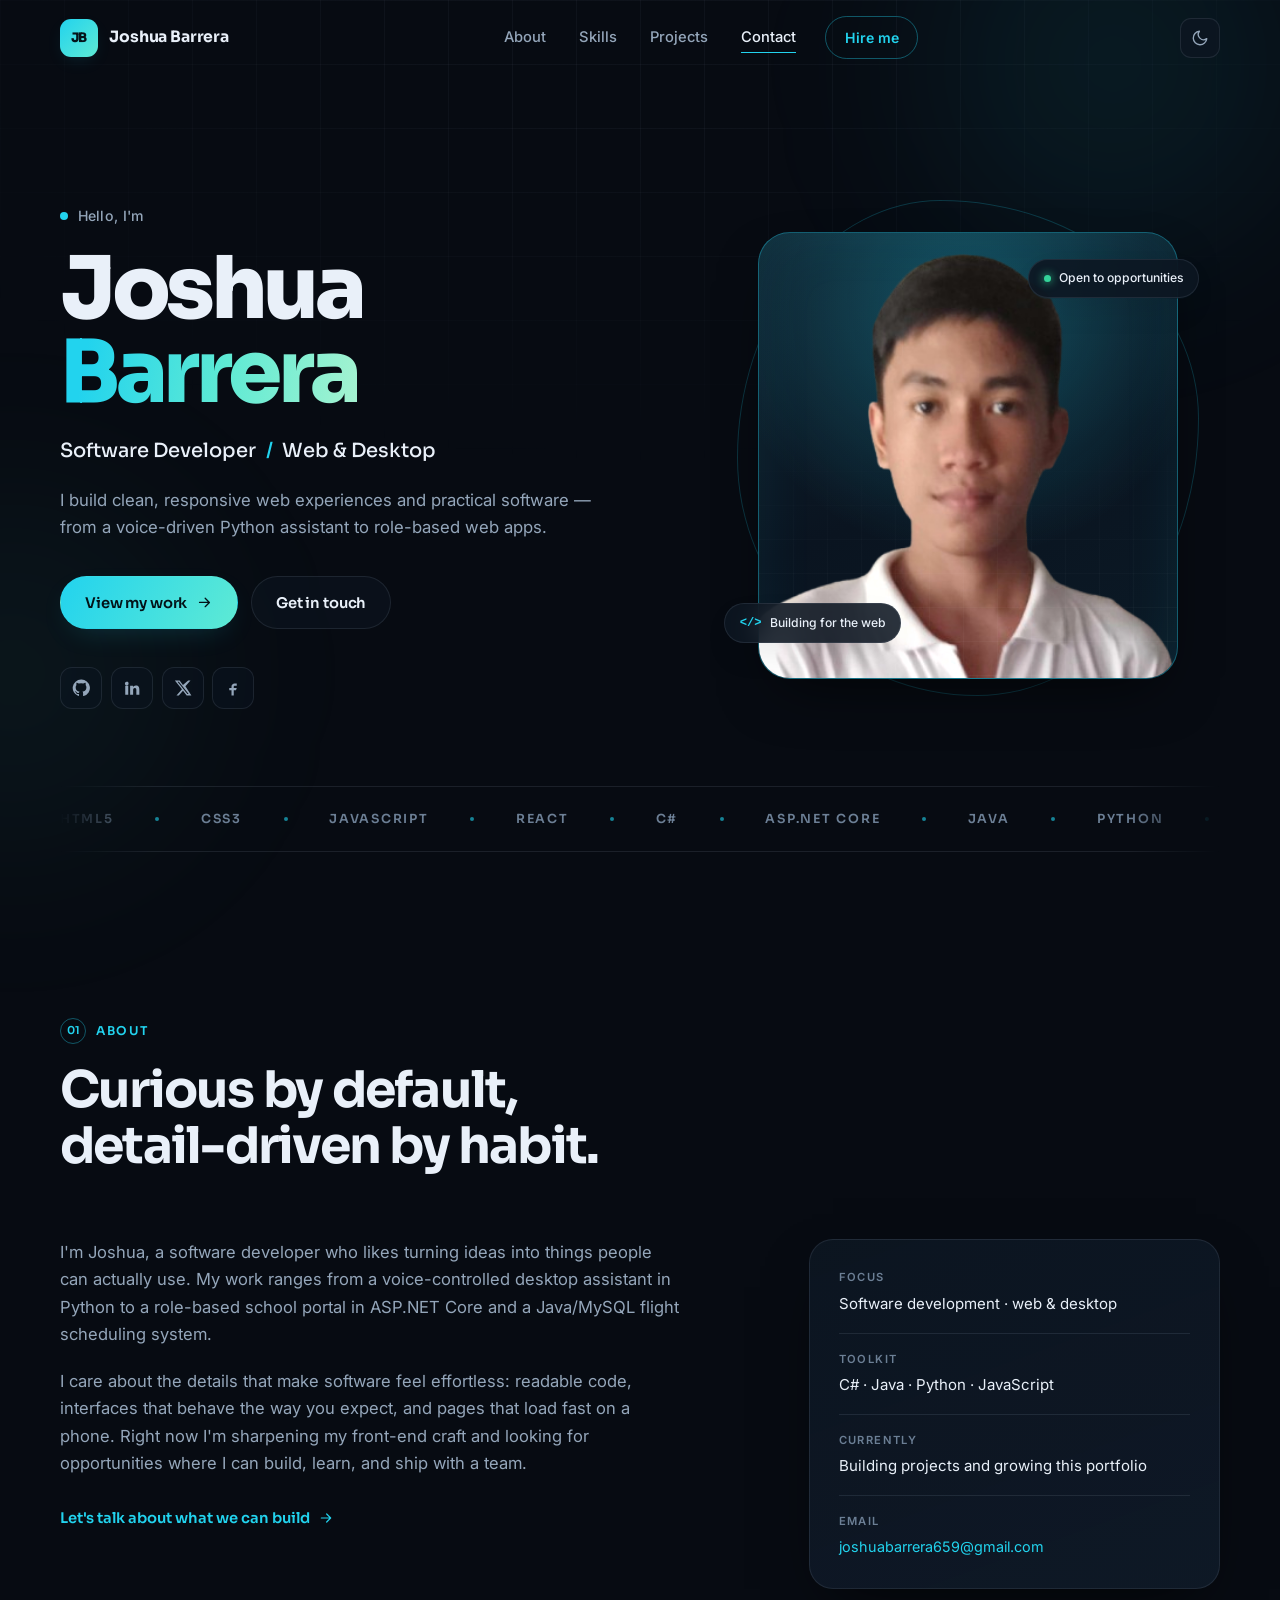
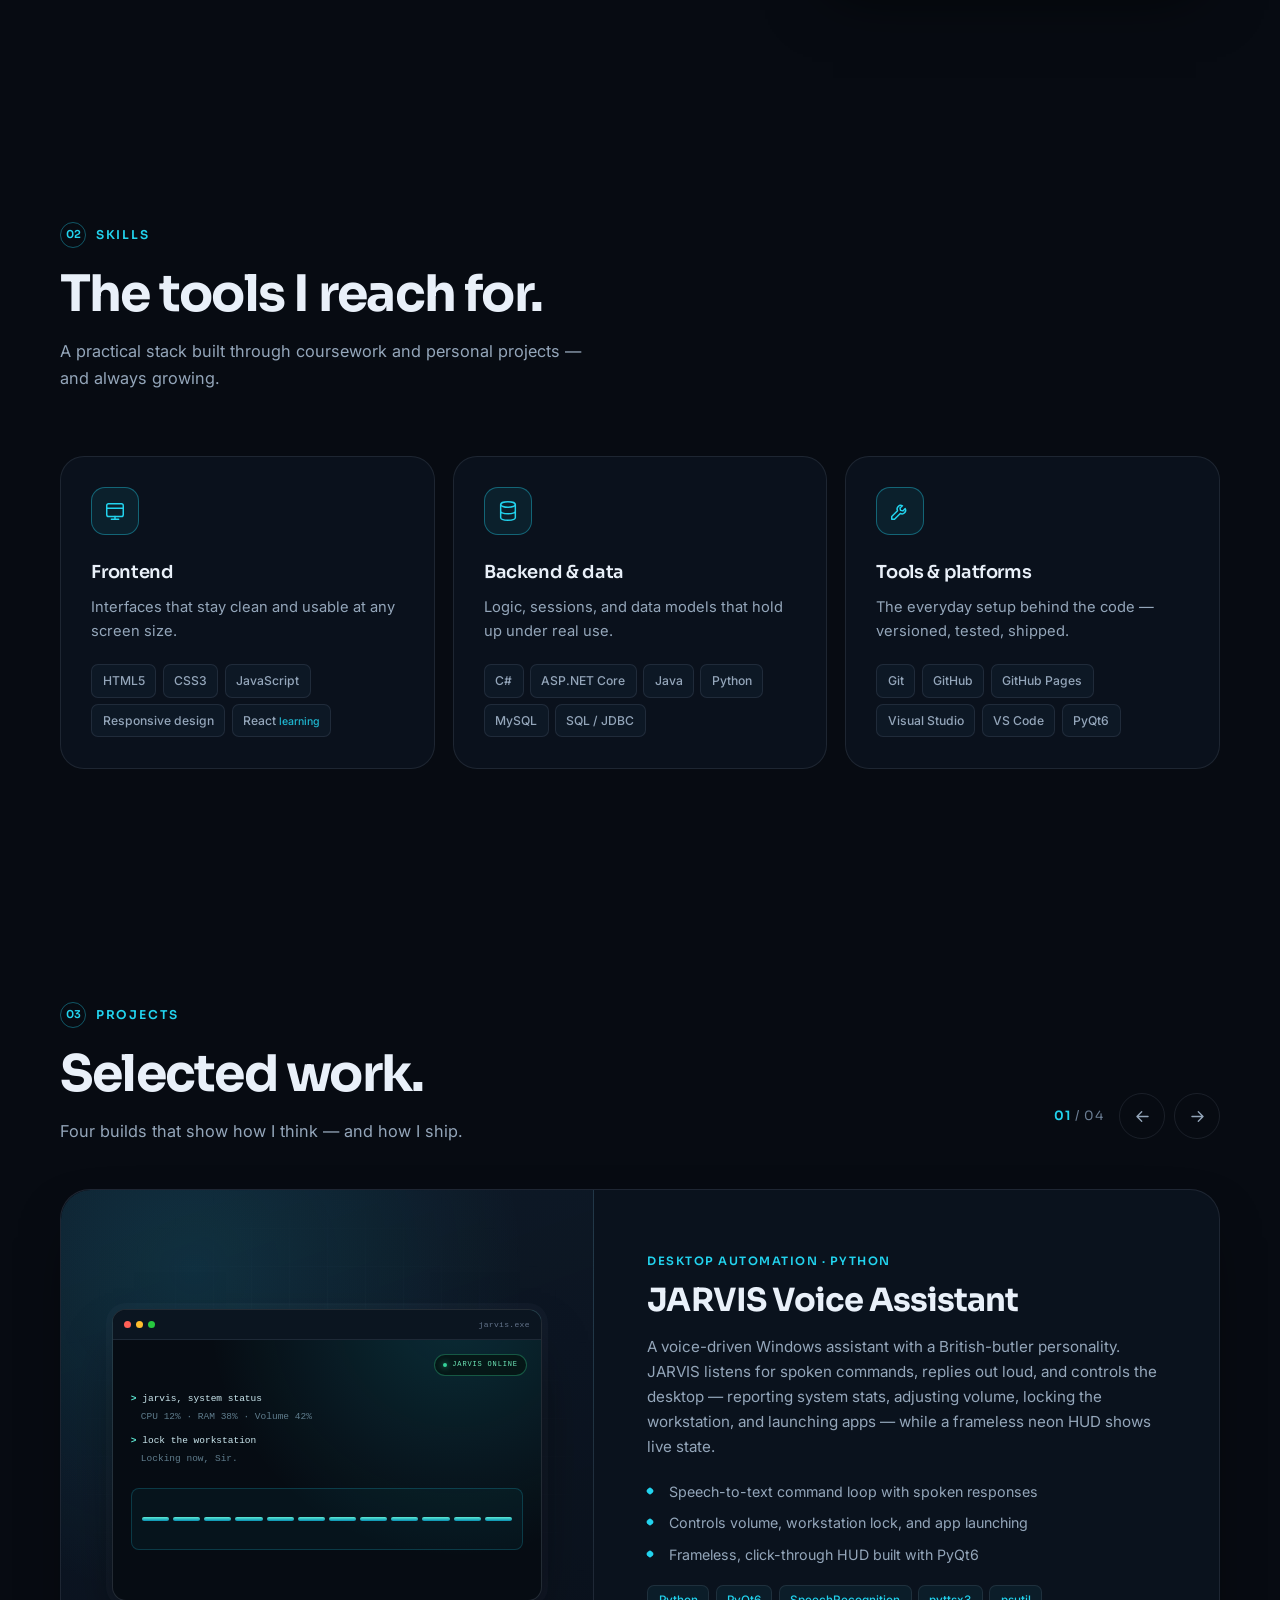
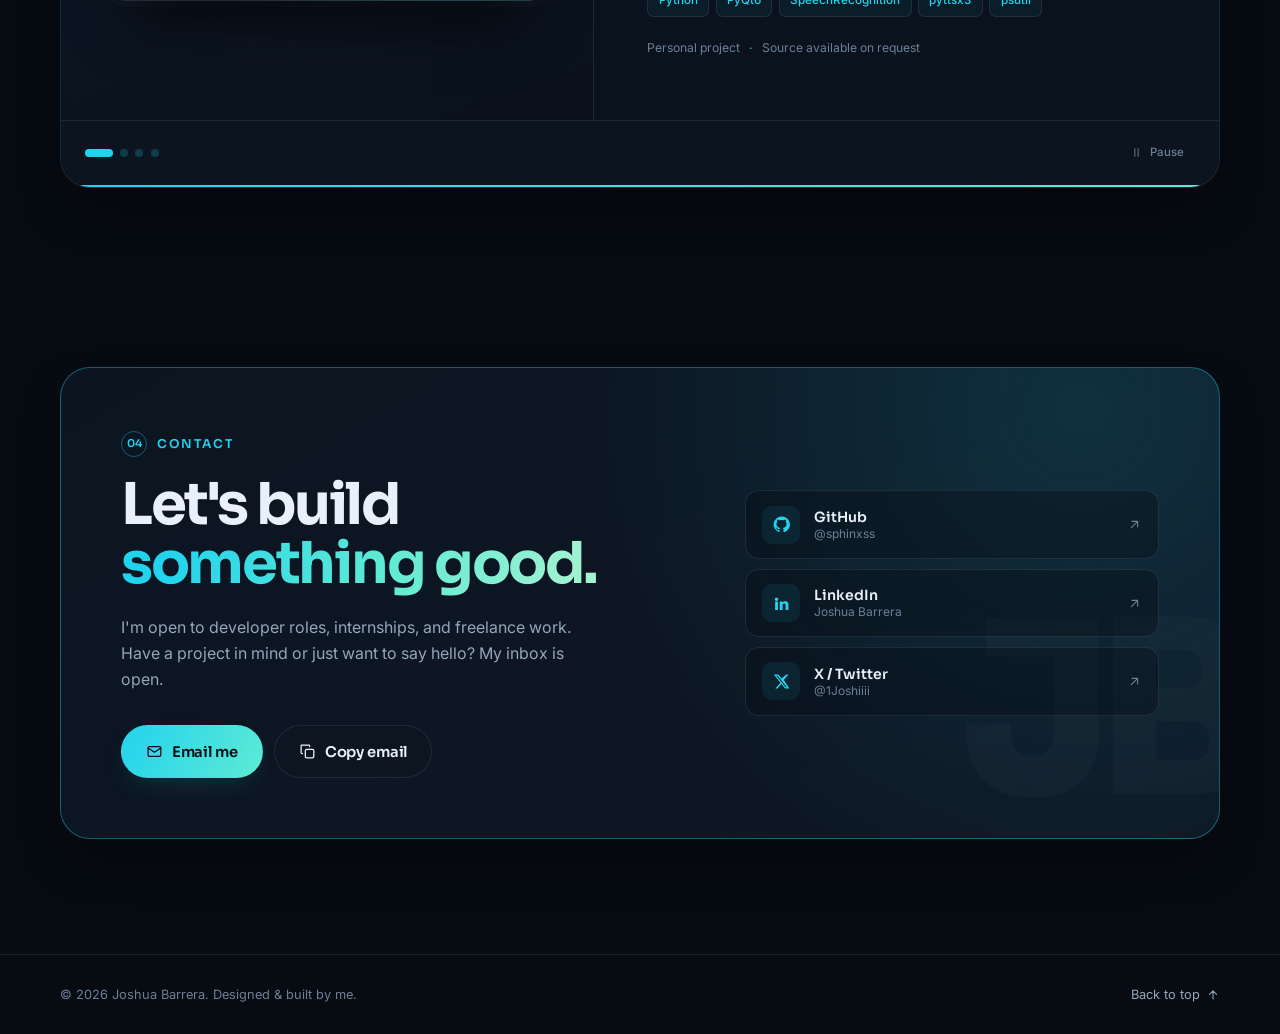
==== index.html @ a6ffe56d "Build personal portfolio site" ====
<!DOCTYPE html>
<html lang="en" data-theme="dark">
<head>
  <meta charset="UTF-8" />
  <meta name="viewport" content="width=device-width, initial-scale=1.0" />
  <title>Joshua Barrera — Software Developer</title>
  <meta name="description" content="Joshua Barrera is a software developer building clean, responsive web experiences and practical software with C#, Java, Python, and JavaScript." />
  <meta name="author" content="Joshua Barrera" />
  <meta name="theme-color" content="#070b12" />
  <link rel="canonical" href="https://sphinxss.github.io/" />

  <meta property="og:type" content="website" />
  <meta property="og:url" content="https://sphinxss.github.io/" />
  <meta property="og:title" content="Joshua Barrera — Software Developer" />
  <meta property="og:description" content="Clean, responsive web experiences and practical software — from a voice-driven Python assistant to role-based web apps." />
  <meta property="og:image" content="https://sphinxss.github.io/assets/og-image.png" />
  <meta name="twitter:card" content="summary_large_image" />
  <meta name="twitter:title" content="Joshua Barrera — Software Developer" />
  <meta name="twitter:description" content="Clean, responsive web experiences and practical software." />
  <meta name="twitter:image" content="https://sphinxss.github.io/assets/og-image.png" />

  <link rel="icon" href="assets/favicon.svg" type="image/svg+xml" />
  <link rel="preconnect" href="https://fonts.googleapis.com" />
  <link rel="preconnect" href="https://fonts.gstatic.com" crossorigin />
  <link href="https://fonts.googleapis.com/css2?family=Inter:wght@400;500;600&family=Sora:wght@500;600;700;800&display=swap" rel="stylesheet" />
  <link rel="stylesheet" href="styles.css" />
  <noscript><style>.reveal { opacity: 1; transform: none; }</style></noscript>

  <script type="application/ld+json">
  {
    "@context": "https://schema.org",
    "@type": "Person",
    "name": "Joshua Barrera",
    "jobTitle": "Software Developer",
    "url": "https://sphinxss.github.io/",
    "image": "https://sphinxss.github.io/assets/joshua.png",
    "email": "mailto:joshuabarrera659@gmail.com",
    "sameAs": [
      "https://github.com/sphinxss",
      "https://linkedin.com/in/joshua-barrera-277a09374",
      "https://x.com/1Joshiiii"
    ]
  }
  </script>
</head>
<body>
  <a class="skip-link" href="#main">Skip to content</a>

  <div class="bg-grid" aria-hidden="true"></div>
  <div class="bg-glow bg-glow--one" aria-hidden="true"></div>
  <div class="bg-glow bg-glow--two" aria-hidden="true"></div>

  <header class="site-header" id="siteHeader">
    <div class="container header-inner">
      <a class="brand" href="#home" aria-label="Joshua Barrera — home">
        <span class="brand-mark">JB</span>
        <span class="brand-name">Joshua Barrera</span>
      </a>

      <nav class="nav" id="nav" aria-label="Main navigation">
        <a href="#about" class="nav-link">About</a>
        <a href="#skills" class="nav-link">Skills</a>
        <a href="#projects" class="nav-link">Projects</a>
        <a href="#contact" class="nav-link">Contact</a>
        <a class="nav-cta" href="mailto:joshuabarrera659@gmail.com">Hire me</a>
      </nav>

      <div class="header-actions">
        <button class="icon-btn theme-toggle" id="themeToggle" type="button" aria-label="Switch to light theme" aria-pressed="false">
          <svg class="icon icon-moon" viewBox="0 0 24 24" aria-hidden="true"><path d="M21 12.8A9 9 0 1 1 11.2 3a7 7 0 0 0 9.8 9.8Z"/></svg>
          <svg class="icon icon-sun" viewBox="0 0 24 24" aria-hidden="true"><circle cx="12" cy="12" r="4"/><path d="M12 2v2M12 20v2M4.9 4.9l1.4 1.4M17.7 17.7l1.4 1.4M2 12h2M20 12h2M4.9 19.1l1.4-1.4M17.7 6.3l1.4-1.4"/></svg>
        </button>
        <button class="icon-btn menu-toggle" id="menuToggle" type="button" aria-label="Open menu" aria-expanded="false" aria-controls="nav">
          <span></span><span></span><span></span>
        </button>
      </div>
    </div>
  </header>

  <main id="main">
    <!-- Hero -->
    <section class="hero section" id="home">
      <div class="container hero-grid">
        <div class="hero-copy">
          <p class="eyebrow"><span class="dot"></span> Hello, I'm</p>
          <h1 class="hero-title">Joshua <span class="gradient-text">Barrera</span></h1>
          <p class="hero-role">Software Developer <span class="slash">/</span> Web &amp; Desktop</p>
          <p class="hero-lead">
            I build clean, responsive web experiences and practical software —
            from a voice-driven Python assistant to role-based web apps.
          </p>

          <div class="hero-actions">
            <a class="btn btn--primary" href="#projects">
              View my work
              <svg class="icon" viewBox="0 0 24 24" aria-hidden="true"><path d="M5 12h14M13 6l6 6-6 6"/></svg>
            </a>
            <a class="btn btn--ghost" href="#contact">Get in touch</a>
          </div>

          <nav class="hero-socials" aria-label="Social links">
            <a href="https://github.com/sphinxss" target="_blank" rel="noopener" aria-label="GitHub">
              <svg viewBox="0 0 24 24" aria-hidden="true"><path d="M12 .8a11.2 11.2 0 0 0-3.5 21.8c.6.1.8-.2.8-.6v-2c-3.1.7-3.8-1.3-3.8-1.3-.5-1.3-1.3-1.7-1.3-1.7-1-.7.1-.7.1-.7 1.1.1 1.7 1.1 1.7 1.1 1 1.8 2.7 1.3 3.4 1 .1-.8.4-1.3.7-1.6-2.5-.3-5.2-1.3-5.2-5.7 0-1.3.4-2.3 1.1-3.1-.1-.3-.5-1.5.1-3.1 0 0 .9-.3 3.1 1.2a10.9 10.9 0 0 1 5.7 0C17 4.6 18 4.9 18 4.9c.6 1.6.2 2.8.1 3.1.7.8 1.1 1.8 1.1 3.1 0 4.4-2.7 5.4-5.2 5.7.4.4.8 1.1.8 2.2v3.2c0 .4.2.7.8.6A11.2 11.2 0 0 0 12 .8Z"/></svg>
            </a>
            <a href="https://linkedin.com/in/joshua-barrera-277a09374" target="_blank" rel="noopener" aria-label="LinkedIn">
              <svg viewBox="0 0 24 24" aria-hidden="true"><path d="M4.98 3.5A2.5 2.5 0 1 1 5 8.5a2.5 2.5 0 0 1-.02-5ZM3 9h4v12H3V9Zm6.5 0h3.8v1.7h.1c.5-1 1.8-2 3.7-2 4 0 4.7 2.5 4.7 5.8V21h-4v-5.9c0-1.4 0-3.2-2-3.2s-2.3 1.5-2.3 3.1v6h-4V9Z"/></svg>
            </a>
            <a href="https://x.com/1Joshiiii" target="_blank" rel="noopener" aria-label="X (Twitter)">
              <svg viewBox="0 0 24 24" aria-hidden="true"><path d="M18.9 2H22l-6.8 7.8L23.2 22h-6.3l-4.9-6.4L6.4 22H3.3l7.3-8.3L1.1 2h6.4l4.4 5.9L18.9 2Zm-1.1 18.1h1.7L6.5 3.8H4.7l13.1 16.3Z"/></svg>
            </a>
            <a href="https://facebook.com/joshua.barrera.787626" target="_blank" rel="noopener" aria-label="Facebook">
              <svg viewBox="0 0 24 24" aria-hidden="true"><path d="M14 9h3V6h-3c-2.2 0-4 1.8-4 4v2H7v3h3v7h3v-7h3l1-3h-4v-2c0-.6.4-1 1-1Z"/></svg>
            </a>
          </nav>
        </div>

        <div class="hero-visual">
          <div class="portrait-card">
            <div class="portrait-ring" aria-hidden="true"></div>
            <div class="portrait-frame">
              <img src="assets/joshua.png" alt="Portrait of Joshua Barrera" width="429" height="380" fetchpriority="high" decoding="async" />
            </div>
            <div class="float-chip float-chip--top" aria-hidden="true">
              <span class="chip-dot"></span> Open to opportunities
            </div>
            <div class="float-chip float-chip--bottom" aria-hidden="true">
              <span class="code-brace">&lt;/&gt;</span> Building for the web
            </div>
          </div>
        </div>
      </div>

      <div class="container">
        <div class="tech-marquee" role="group" aria-label="Technologies I work with">
          <div class="marquee-track">
            <span>HTML5</span><span>CSS3</span><span>JavaScript</span><span>React</span><span>C#</span><span>ASP.NET Core</span><span>Java</span><span>Python</span><span>MySQL</span><span>Git</span>
            <span aria-hidden="true">HTML5</span><span aria-hidden="true">CSS3</span><span aria-hidden="true">JavaScript</span><span aria-hidden="true">React</span><span aria-hidden="true">C#</span><span aria-hidden="true">ASP.NET Core</span><span aria-hidden="true">Java</span><span aria-hidden="true">Python</span><span aria-hidden="true">MySQL</span><span aria-hidden="true">Git</span>
          </div>
        </div>
      </div>
    </section>

    <!-- About -->
    <section class="section" id="about">
      <div class="container">
        <div class="section-head reveal">
          <p class="section-kicker"><span>01</span> About</p>
          <h2 class="section-title">Curious by default,<br />detail-driven by habit.</h2>
        </div>

        <div class="about-grid">
          <div class="about-copy reveal">
            <p>
              I'm Joshua, a software developer who likes turning ideas into things people can
              actually use. My work ranges from a voice-controlled desktop assistant in Python
              to a role-based school portal in ASP.NET Core and a Java/MySQL flight scheduling
              system.
            </p>
            <p>
              I care about the details that make software feel effortless: readable code,
              interfaces that behave the way you expect, and pages that load fast on a phone.
              Right now I'm sharpening my front-end craft and looking for opportunities where
              I can build, learn, and ship with a team.
            </p>
            <a class="text-link" href="mailto:joshuabarrera659@gmail.com">
              Let's talk about what we can build
              <svg class="icon" viewBox="0 0 24 24" aria-hidden="true"><path d="M5 12h14M13 6l6 6-6 6"/></svg>
            </a>
          </div>

          <aside class="facts-card reveal" aria-label="Quick facts">
            <div class="facts-row">
              <span class="facts-label">Focus</span>
              <span class="facts-value">Software development · web &amp; desktop</span>
            </div>
            <div class="facts-row">
              <span class="facts-label">Toolkit</span>
              <span class="facts-value">C# · Java · Python · JavaScript</span>
            </div>
            <div class="facts-row">
              <span class="facts-label">Currently</span>
              <span class="facts-value">Building projects and growing this portfolio</span>
            </div>
            <div class="facts-row">
              <span class="facts-label">Email</span>
              <a class="facts-link" href="mailto:joshuabarrera659@gmail.com">joshuabarrera659@gmail.com</a>
            </div>
          </aside>
        </div>
      </div>
    </section>

    <!-- Skills -->
    <section class="section" id="skills">
      <div class="container">
        <div class="section-head reveal">
          <p class="section-kicker"><span>02</span> Skills</p>
          <h2 class="section-title">The tools I reach for.</h2>
          <p class="section-sub">A practical stack built through coursework and personal projects — and always growing.</p>
        </div>

        <div class="skills-grid">
          <article class="skill-card reveal">
            <div class="skill-icon" aria-hidden="true">
              <svg viewBox="0 0 24 24"><rect x="3" y="4" width="18" height="14" rx="2"/><path d="M3 9h18M8 21h8M12 18v3"/></svg>
            </div>
            <h3>Frontend</h3>
            <p>Interfaces that stay clean and usable at any screen size.</p>
            <ul class="tag-list">
              <li>HTML5</li><li>CSS3</li><li>JavaScript</li><li>Responsive design</li><li>React <span class="tag-note">learning</span></li>
            </ul>
          </article>

          <article class="skill-card reveal">
            <div class="skill-icon" aria-hidden="true">
              <svg viewBox="0 0 24 24"><ellipse cx="12" cy="5" rx="8" ry="3"/><path d="M4 5v7c0 1.7 3.6 3 8 3s8-1.3 8-3V5M4 12v7c0 1.7 3.6 3 8 3s8-1.3 8-3v-7"/></svg>
            </div>
            <h3>Backend &amp; data</h3>
            <p>Logic, sessions, and data models that hold up under real use.</p>
            <ul class="tag-list">
              <li>C#</li><li>ASP.NET Core</li><li>Java</li><li>Python</li><li>MySQL</li><li>SQL / JDBC</li>
            </ul>
          </article>

          <article class="skill-card reveal">
            <div class="skill-icon" aria-hidden="true">
              <svg viewBox="0 0 24 24"><path d="M14.7 6.3a4 4 0 0 0-5.4 5.4L3 18v3h3l6.3-6.3a4 4 0 0 0 5.4-5.4l-2.6 2.6-2.5-.6-.6-2.5 2.7-2.5Z"/></svg>
            </div>
            <h3>Tools &amp; platforms</h3>
            <p>The everyday setup behind the code — versioned, tested, shipped.</p>
            <ul class="tag-list">
              <li>Git</li><li>GitHub</li><li>GitHub Pages</li><li>Visual Studio</li><li>VS Code</li><li>PyQt6</li>
            </ul>
          </article>
        </div>
      </div>
    </section>

    <!-- Projects -->
    <section class="section" id="projects">
      <div class="container">
        <div class="projects-head reveal">
          <div class="section-head section-head--inline">
            <p class="section-kicker"><span>03</span> Projects</p>
            <h2 class="section-title">Selected work.</h2>
            <p class="section-sub">Four builds that show how I think — and how I ship.</p>
          </div>

          <div class="carousel-controls">
            <span class="carousel-count" aria-hidden="true"><strong id="slideCurrent">01</strong> / <span id="slideTotal">04</span></span>
            <button class="carousel-btn" id="prevBtn" type="button" aria-label="Previous project">
              <svg viewBox="0 0 24 24" aria-hidden="true"><path d="M19 12H5M11 18l-6-6 6-6"/></svg>
            </button>
            <button class="carousel-btn" id="nextBtn" type="button" aria-label="Next project">
              <svg viewBox="0 0 24 24" aria-hidden="true"><path d="M5 12h14M13 6l6 6-6 6"/></svg>
            </button>
          </div>
        </div>

        <div class="carousel reveal" id="projectCarousel" role="region" aria-roledescription="carousel" aria-label="Featured projects">
          <div class="carousel-viewport" id="carouselViewport" role="group" tabindex="0" aria-label="Project slides — use the left and right arrow keys to navigate">
            <div class="carousel-track" id="carouselTrack">

              <!-- 01 JARVIS -->
              <div class="project-slide" role="group" aria-roledescription="slide" aria-label="1 of 4: JARVIS voice assistant">
                <div class="project-visual">
                  <div class="mock mock--jarvis" aria-hidden="true">
                    <div class="mock-topbar"><span></span><span></span><span></span><em>jarvis.exe</em></div>
                    <div class="mock-terminal">
                      <p><b>&gt;</b> jarvis, system status</p>
                      <p class="mock-dim">CPU 12% · RAM 38% · Volume 42%</p>
                      <p><b>&gt;</b> lock the workstation</p>
                      <p class="mock-dim">Locking now, Sir.</p>
                      <div class="waveform"><i></i><i></i><i></i><i></i><i></i><i></i><i></i><i></i><i></i><i></i><i></i><i></i></div>
                    </div>
                    <div class="hud-pill"><span></span> JARVIS ONLINE</div>
                  </div>
                </div>
                <div class="project-content">
                  <p class="project-kicker">Desktop automation · Python</p>
                  <h3>JARVIS Voice Assistant</h3>
                  <p class="project-desc">
                    A voice-driven Windows assistant with a British-butler personality. JARVIS
                    listens for spoken commands, replies out loud, and controls the desktop —
                    reporting system stats, adjusting volume, locking the workstation, and
                    launching apps — while a frameless neon HUD shows live state.
                  </p>
                  <ul class="feature-list">
                    <li>Speech-to-text command loop with spoken responses</li>
                    <li>Controls volume, workstation lock, and app launching</li>
                    <li>Frameless, click-through HUD built with PyQt6</li>
                  </ul>
                  <ul class="tag-list tag-list--dark">
                    <li>Python</li><li>PyQt6</li><li>SpeechRecognition</li><li>pyttsx3</li><li>psutil</li>
                  </ul>
                  <p class="project-note">Personal project <span>·</span> Source available on request</p>
                </div>
              </div>

              <!-- 02 Role-based portal -->
              <div class="project-slide" role="group" aria-roledescription="slide" aria-label="2 of 4: Role-based access portal">
                <div class="project-visual">
                  <div class="mock mock--portal" aria-hidden="true">
                    <div class="mock-topbar mock-topbar--light"><span></span><span></span><span></span><em>portal.local</em></div>
                    <div class="portal-body">
                      <p class="mock-label">SIGN IN AS</p>
                      <div class="role-grid">
                        <div class="role-card"><span class="role-avatar">A</span> Admin</div>
                        <div class="role-card role-card--active"><span class="role-avatar">I</span> Instructor</div>
                        <div class="role-card"><span class="role-avatar">S</span> Student</div>
                      </div>
                      <div class="portal-line"><span>Email</span><i></i></div>
                      <div class="portal-line"><span>Password</span><i></i></div>
                      <div class="portal-btn">Continue</div>
                    </div>
                  </div>
                </div>
                <div class="project-content">
                  <p class="project-kicker">Web app · C# / ASP.NET Core</p>
                  <h3>Role-Based Access Portal</h3>
                  <p class="project-desc">
                    A Razor Pages portal that gives students and instructors their own
                    role-based views. Session-backed sign-in routes each user to the right
                    dashboard, with dedicated pages for adding students and instructors and a
                    profile area built on a clean data model.
                  </p>
                  <ul class="feature-list">
                    <li>Role-aware routing for student and instructor accounts</li>
                    <li>Session authentication with a 30-minute idle timeout</li>
                    <li>Pages for managing student and instructor records</li>
                  </ul>
                  <ul class="tag-list tag-list--dark">
                    <li>C#</li><li>ASP.NET Core</li><li>Razor Pages</li><li>Session auth</li><li>HTML/CSS</li>
                  </ul>
                  <p class="project-note">Academic project <span>·</span> Source available on request</p>
                </div>
              </div>

              <!-- 03 Flight management -->
              <div class="project-slide" role="group" aria-roledescription="slide" aria-label="3 of 4: Flight management system">
                <div class="project-visual">
                  <div class="mock mock--flight" aria-hidden="true">
                    <div class="mock-topbar mock-topbar--light"><span></span><span></span><span></span><em>Flight Schedule</em></div>
                    <div class="flight-body">
                      <div class="flight-toolbar"><span class="flight-search"></span><span class="flight-add">+ Add flight</span></div>
                      <div class="flight-row flight-row--head"><span>Flight</span><span>Route</span><span>Status</span></div>
                      <div class="flight-row"><span>PR 101</span><span>MNL → CEB</span><em class="pill pill--ok">Confirmed</em></div>
                      <div class="flight-row"><span>PR 204</span><span>MNL → DVO</span><em class="pill pill--no">Pending</em></div>
                      <div class="flight-row"><span>PR 318</span><span>CEB → MNL</span><em class="pill pill--ok">Confirmed</em></div>
                      <div class="flight-row"><span>PR 425</span><span>MNL → ILO</span><em class="pill pill--ok">Confirmed</em></div>
                    </div>
                  </div>
                </div>
                <div class="project-content">
                  <p class="project-kicker">Desktop app · Java / MySQL</p>
                  <h3>Flight Management System</h3>
                  <p class="project-desc">
                    A Java Swing application for managing flight schedules against a MySQL
                    database. It handles create, update, and delete operations, filters the
                    schedule, and makes confirmation status easy to scan with color-coded rows
                    and status badges.
                  </p>
                  <ul class="feature-list">
                    <li>Full schedule CRUD backed by JDBC and MySQL</li>
                    <li>Live filtering across the schedule table</li>
                    <li>Color-coded confirmed and unconfirmed states</li>
                  </ul>
                  <ul class="tag-list tag-list--dark">
                    <li>Java</li><li>Swing</li><li>JDBC</li><li>MySQL</li><li>OOP</li>
                  </ul>
                  <p class="project-note">Academic project <span>·</span> Source available on request</p>
                </div>
              </div>

              <!-- 04 Portfolio -->
              <div class="project-slide" role="group" aria-roledescription="slide" aria-label="4 of 4: Personal portfolio">
                <div class="project-visual">
                  <div class="mock mock--portfolio" aria-hidden="true">
                    <div class="mock-topbar"><span></span><span></span><span></span><em>sphinxss.github.io</em></div>
                    <div class="mini-site">
                      <div class="mini-nav"><span class="mini-logo">JB</span><span class="mini-links"><i></i><i></i><i></i></span><span class="mini-cta"></span></div>
                      <div class="mini-hero">
                        <div class="mini-copy">
                          <p class="mini-eyebrow"></p>
                          <p class="mini-title"></p>
                          <p class="mini-title mini-title--short"></p>
                          <p class="mini-text"></p>
                          <p class="mini-text mini-text--short"></p>
                          <div class="mini-buttons"><span></span><span></span></div>
                        </div>
                        <div class="mini-photo"></div>
                      </div>
                    </div>
                  </div>
                </div>
                <div class="project-content">
                  <p class="project-kicker">Frontend · HTML / CSS / JavaScript</p>
                  <h3>Personal Portfolio</h3>
                  <p class="project-desc">
                    The site you're looking at: a dependency-free, responsive portfolio with a
                    dark/cyan theme, a real light mode, an accessible project carousel, and
                    scroll-reveal animations. Built as a static site so it stays fast on any
                    connection.
                  </p>
                  <ul class="feature-list">
                    <li>Custom carousel with keyboard, swipe, and autoplay</li>
                    <li>Theme toggle that remembers your preference</li>
                    <li>Semantic, accessible, and fully responsive</li>
                  </ul>
                  <ul class="tag-list tag-list--dark">
                    <li>HTML5</li><li>CSS3</li><li>JavaScript</li><li>GitHub Pages</li>
                  </ul>
                  <div class="project-links">
                    <a class="btn btn--small btn--primary" href="https://sphinxss.github.io/" target="_blank" rel="noopener">Visit live site</a>
                    <a class="btn btn--small btn--ghost" href="https://github.com/sphinxss/sphinxss.github.io" target="_blank" rel="noopener">View source</a>
                  </div>
                </div>
              </div>

            </div>
          </div>

          <p class="sr-only" id="carouselStatus" aria-live="polite"></p>

          <div class="carousel-footer">
            <div class="carousel-dots" id="carouselDots" role="group" aria-label="Choose project"></div>
            <button class="autoplay-btn" id="autoplayBtn" type="button" aria-label="Pause automatic slideshow" aria-pressed="true">
              <svg class="icon icon-pause" viewBox="0 0 24 24" aria-hidden="true"><path d="M9 5v14M15 5v14"/></svg>
              <svg class="icon icon-play" viewBox="0 0 24 24" aria-hidden="true"><path d="M7 4l13 8-13 8V4Z"/></svg>
              <span class="autoplay-label">Pause</span>
            </button>
          </div>
          <div class="carousel-progress" aria-hidden="true"><span id="carouselProgress"></span></div>
        </div>
      </div>
    </section>

    <!-- Contact -->
    <section class="section section--contact" id="contact">
      <div class="container">
        <div class="contact-card reveal">
          <div class="contact-copy">
            <p class="section-kicker"><span>04</span> Contact</p>
            <h2 class="contact-title">Let's build<br /><span class="gradient-text">something good.</span></h2>
            <p class="contact-lead">
              I'm open to developer roles, internships, and freelance work. Have a project in
              mind or just want to say hello? My inbox is open.
            </p>
            <div class="contact-actions">
              <a class="btn btn--primary" href="mailto:joshuabarrera659@gmail.com">
                <svg class="icon" viewBox="0 0 24 24" aria-hidden="true"><rect x="3" y="5" width="18" height="14" rx="2"/><path d="m3 7 9 6 9-6"/></svg>
                Email me
              </a>
              <button class="btn btn--ghost btn--copy" id="copyEmail" type="button" data-email="joshuabarrera659@gmail.com">
                <svg class="icon" viewBox="0 0 24 24" aria-hidden="true"><rect x="9" y="9" width="12" height="12" rx="2"/><path d="M5 15H4a1 1 0 0 1-1-1V4a1 1 0 0 1 1-1h10a1 1 0 0 1 1 1v1"/></svg>
                <span>Copy email</span>
              </button>
            </div>
          </div>

          <div class="contact-links">
            <a class="contact-link" href="https://github.com/sphinxss" target="_blank" rel="noopener">
              <span class="contact-link-icon">
                <svg viewBox="0 0 24 24" aria-hidden="true"><path d="M12 .8a11.2 11.2 0 0 0-3.5 21.8c.6.1.8-.2.8-.6v-2c-3.1.7-3.8-1.3-3.8-1.3-.5-1.3-1.3-1.7-1.3-1.7-1-.7.1-.7.1-.7 1.1.1 1.7 1.1 1.7 1.1 1 1.8 2.7 1.3 3.4 1 .1-.8.4-1.3.7-1.6-2.5-.3-5.2-1.3-5.2-5.7 0-1.3.4-2.3 1.1-3.1-.1-.3-.5-1.5.1-3.1 0 0 .9-.3 3.1 1.2a10.9 10.9 0 0 1 5.7 0C17 4.6 18 4.9 18 4.9c.6 1.6.2 2.8.1 3.1.7.8 1.1 1.8 1.1 3.1 0 4.4-2.7 5.4-5.2 5.7.4.4.8 1.1.8 2.2v3.2c0 .4.2.7.8.6A11.2 11.2 0 0 0 12 .8Z"/></svg>
              </span>
              <span class="contact-link-text"><strong>GitHub</strong><small>@sphinxss</small></span>
              <svg class="icon contact-arrow" viewBox="0 0 24 24" aria-hidden="true"><path d="M7 17 17 7M8 7h9v9"/></svg>
            </a>
            <a class="contact-link" href="https://linkedin.com/in/joshua-barrera-277a09374" target="_blank" rel="noopener">
              <span class="contact-link-icon">
                <svg viewBox="0 0 24 24" aria-hidden="true"><path d="M4.98 3.5A2.5 2.5 0 1 1 5 8.5a2.5 2.5 0 0 1-.02-5ZM3 9h4v12H3V9Zm6.5 0h3.8v1.7h.1c.5-1 1.8-2 3.7-2 4 0 4.7 2.5 4.7 5.8V21h-4v-5.9c0-1.4 0-3.2-2-3.2s-2.3 1.5-2.3 3.1v6h-4V9Z"/></svg>
              </span>
              <span class="contact-link-text"><strong>LinkedIn</strong><small>Joshua Barrera</small></span>
              <svg class="icon contact-arrow" viewBox="0 0 24 24" aria-hidden="true"><path d="M7 17 17 7M8 7h9v9"/></svg>
            </a>
            <a class="contact-link" href="https://x.com/1Joshiiii" target="_blank" rel="noopener">
              <span class="contact-link-icon">
                <svg viewBox="0 0 24 24" aria-hidden="true"><path d="M18.9 2H22l-6.8 7.8L23.2 22h-6.3l-4.9-6.4L6.4 22H3.3l7.3-8.3L1.1 2h6.4l4.4 5.9L18.9 2Zm-1.1 18.1h1.7L6.5 3.8H4.7l13.1 16.3Z"/></svg>
              </span>
              <span class="contact-link-text"><strong>X / Twitter</strong><small>@1Joshiiii</small></span>
              <svg class="icon contact-arrow" viewBox="0 0 24 24" aria-hidden="true"><path d="M7 17 17 7M8 7h9v9"/></svg>
            </a>
          </div>
        </div>
      </div>
    </section>
  </main>

  <footer class="site-footer">
    <div class="container footer-inner">
      <p>&copy; <span id="year">2026</span> Joshua Barrera. Designed &amp; built by me.</p>
      <a class="back-to-top" href="#home">Back to top
        <svg class="icon" viewBox="0 0 24 24" aria-hidden="true"><path d="M12 19V5M6 11l6-6 6 6"/></svg>
      </a>
    </div>
  </footer>

  <div class="toast" id="toast" role="status" aria-live="polite">Email copied to clipboard</div>

  <script src="script.js"></script>
</body>
</html>
---- styles.css ----
/* =========================================================
   Joshua Barrera — Portfolio
   Dark/cyan theme with a light mode. No frameworks.
   ========================================================= */

:root {
  --font-display: "Sora", "Segoe UI", system-ui, sans-serif;
  --font-body: "Inter", "Segoe UI", system-ui, sans-serif;

  --container: 1160px;
  --header-h: 76px;
  --radius-sm: 10px;
  --radius: 16px;
  --radius-lg: 24px;
  --radius-xl: 30px;

  --ease: cubic-bezier(0.22, 1, 0.36, 1);
}

html[data-theme="dark"] {
  color-scheme: dark;
  --bg: #070b12;
  --bg-soft: #0a111c;
  --surface: #0d1622;
  --surface-2: #101c2b;
  --surface-3: #142234;
  --text: #e9f0f9;
  --text-muted: #94a6ba;
  --text-dim: #6c7f95;
  --accent: #22d3ee;
  --accent-2: #5eead4;
  --accent-ink: #031317;
  --border: rgba(148, 163, 184, 0.14);
  --border-strong: rgba(34, 211, 238, 0.38);
  --glow: rgba(34, 211, 238, 0.22);
  --card-shadow: 0 24px 60px -24px rgba(0, 0, 0, 0.75);
  --grid-line: rgba(148, 163, 184, 0.055);
  --header-bg: rgba(7, 11, 18, 0.72);
}

html[data-theme="light"] {
  color-scheme: light;
  --bg: #f4f8fb;
  --bg-soft: #eaf1f7;
  --surface: #ffffff;
  --surface-2: #f2f7fb;
  --surface-3: #e7f0f7;
  --text: #0b1826;
  --text-muted: #53677d;
  --text-dim: #74879b;
  --accent: #0891b2;
  --accent-2: #0d9488;
  --accent-ink: #ffffff;
  --border: rgba(15, 23, 42, 0.1);
  --border-strong: rgba(8, 145, 178, 0.38);
  --glow: rgba(8, 145, 178, 0.14);
  --card-shadow: 0 24px 60px -30px rgba(15, 23, 42, 0.3);
  --grid-line: rgba(15, 23, 42, 0.045);
  --header-bg: rgba(244, 248, 251, 0.78);
}

*,
*::before,
*::after {
  box-sizing: border-box;
  margin: 0;
  padding: 0;
}

html {
  scroll-behavior: smooth;
  scroll-padding-top: calc(var(--header-h) + 18px);
  -webkit-text-size-adjust: 100%;
  overflow-x: clip;
}

body {
  font-family: var(--font-body);
  background: var(--bg);
  color: var(--text);
  line-height: 1.65;
  overflow-x: clip;
  -webkit-font-smoothing: antialiased;
  transition: background-color 0.35s ease, color 0.35s ease;
}

body.nav-open {
  overflow: hidden;
}

img,
svg {
  display: block;
  max-width: 100%;
}

a {
  color: inherit;
  text-decoration: none;
}

button {
  font: inherit;
  color: inherit;
  background: none;
  border: 0;
  cursor: pointer;
}

ul {
  list-style: none;
}

::selection {
  background: var(--accent);
  color: var(--accent-ink);
}

:focus-visible {
  outline: 2px solid var(--accent);
  outline-offset: 3px;
  border-radius: 4px;
}

.sr-only {
  position: absolute;
  width: 1px;
  height: 1px;
  padding: 0;
  margin: -1px;
  overflow: hidden;
  clip: rect(0, 0, 0, 0);
  white-space: nowrap;
  border: 0;
}

.skip-link {
  position: fixed;
  top: 12px;
  left: 12px;
  z-index: 200;
  padding: 0.7rem 1.1rem;
  border-radius: 100px;
  background: var(--accent);
  color: var(--accent-ink);
  font-weight: 600;
  transform: translateY(-180%);
  transition: transform 0.2s ease;
}

.skip-link:focus {
  transform: translateY(0);
}

.container {
  width: min(100% - 3rem, var(--container));
  margin-inline: auto;
}

/* ---------- Background decoration ---------- */

.bg-grid {
  position: fixed;
  inset: 0;
  z-index: -3;
  background-image:
    linear-gradient(to right, var(--grid-line) 1px, transparent 1px),
    linear-gradient(to bottom, var(--grid-line) 1px, transparent 1px);
  background-size: 64px 64px;
  mask-image: radial-gradient(ellipse 90% 70% at 50% 0%, #000 20%, transparent 75%);
  -webkit-mask-image: radial-gradient(ellipse 90% 70% at 50% 0%, #000 20%, transparent 75%);
  pointer-events: none;
}

.bg-glow {
  position: fixed;
  z-index: -2;
  width: 46vw;
  height: 46vw;
  border-radius: 50%;
  filter: blur(90px);
  opacity: 0.55;
  pointer-events: none;
}

.bg-glow--one {
  top: -18vw;
  right: -10vw;
  background: radial-gradient(circle, rgba(34, 211, 238, 0.22), transparent 65%);
}

.bg-glow--two {
  top: 42vh;
  left: -22vw;
  background: radial-gradient(circle, rgba(94, 234, 212, 0.14), transparent 65%);
}

html[data-theme="light"] .bg-glow {
  opacity: 0.4;
}

/* ---------- Icons ---------- */

.icon {
  width: 1.15em;
  height: 1.15em;
  fill: none;
  stroke: currentColor;
  stroke-width: 1.8;
  stroke-linecap: round;
  stroke-linejoin: round;
  flex: none;
}

/* ---------- Header ---------- */

.site-header {
  position: fixed;
  inset: 0 0 auto;
  z-index: 100;
  height: var(--header-h);
  display: flex;
  align-items: center;
  background: transparent;
  border-bottom: 1px solid transparent;
  transition: background-color 0.3s ease, border-color 0.3s ease, backdrop-filter 0.3s ease;
}

.site-header.is-scrolled {
  background: var(--header-bg);
  -webkit-backdrop-filter: blur(18px);
  backdrop-filter: blur(18px);
  border-bottom-color: var(--border);
}

.header-inner {
  display: flex;
  align-items: center;
  justify-content: space-between;
  gap: 1.5rem;
}

.brand {
  display: inline-flex;
  align-items: center;
  gap: 0.7rem;
  font-family: var(--font-display);
  font-weight: 700;
  letter-spacing: -0.01em;
}

.brand-mark {
  display: grid;
  place-items: center;
  width: 38px;
  height: 38px;
  border-radius: 11px;
  background: linear-gradient(135deg, var(--accent), var(--accent-2));
  color: #04141a;
  font-size: 0.82rem;
  font-weight: 800;
  letter-spacing: -0.02em;
  box-shadow: 0 6px 20px -8px var(--glow);
}

html[data-theme="light"] .brand-mark {
  color: #ffffff;
}

.brand-name {
  font-size: 0.98rem;
}

.nav {
  display: flex;
  align-items: center;
  gap: 0.35rem;
}

.nav-link {
  position: relative;
  padding: 0.5rem 0.85rem;
  font-size: 0.92rem;
  font-weight: 500;
  color: var(--text-muted);
  border-radius: 8px;
  transition: color 0.2s ease;
}

.nav-link::after {
  content: "";
  position: absolute;
  left: 0.85rem;
  right: 0.85rem;
  bottom: 0.28rem;
  height: 1.5px;
  background: var(--accent);
  transform: scaleX(0);
  transform-origin: left;
  transition: transform 0.25s var(--ease);
}

.nav-link:hover,
.nav-link.is-active {
  color: var(--text);
}

.nav-link.is-active::after,
.nav-link:hover::after {
  transform: scaleX(1);
}

.nav-cta {
  margin-left: 0.65rem;
  padding: 0.55rem 1.15rem;
  border: 1px solid var(--border-strong);
  border-radius: 100px;
  font-size: 0.88rem;
  font-weight: 600;
  color: var(--accent);
  transition: background-color 0.2s ease, color 0.2s ease, box-shadow 0.2s ease;
}

.nav-cta:hover {
  background: var(--accent);
  color: var(--accent-ink);
  box-shadow: 0 0 24px -4px var(--glow);
}

.header-actions {
  display: flex;
  align-items: center;
  gap: 0.4rem;
}

.icon-btn {
  display: grid;
  place-items: center;
  width: 40px;
  height: 40px;
  border-radius: 11px;
  border: 1px solid var(--border);
  background: color-mix(in srgb, var(--surface) 70%, transparent);
  color: var(--text-muted);
  transition: color 0.2s ease, border-color 0.2s ease, background-color 0.2s ease;
}

.icon-btn:hover {
  color: var(--accent);
  border-color: var(--border-strong);
}

.theme-toggle .icon {
  width: 18px;
  height: 18px;
}

html[data-theme="dark"] .icon-sun,
html[data-theme="light"] .icon-moon {
  display: none;
}

.menu-toggle {
  display: none;
  flex-direction: column;
  justify-content: center;
  gap: 5px;
  width: 42px;
  height: 42px;
  padding: 0 11px;
}

.menu-toggle span {
  display: block;
  height: 1.7px;
  width: 100%;
  border-radius: 2px;
  background: currentColor;
  transition: transform 0.25s ease, opacity 0.2s ease;
}

.menu-toggle[aria-expanded="true"] span:nth-child(1) {
  transform: translateY(6.7px) rotate(45deg);
}

.menu-toggle[aria-expanded="true"] span:nth-child(2) {
  opacity: 0;
}

.menu-toggle[aria-expanded="true"] span:nth-child(3) {
  transform: translateY(-6.7px) rotate(-45deg);
}

/* ---------- Shared section ---------- */

.section {
  position: relative;
  padding-block: clamp(5rem, 9vw, 8rem);
}

.section-head {
  max-width: 720px;
  margin-bottom: clamp(2.5rem, 5vw, 4rem);
}

.section-kicker {
  display: inline-flex;
  align-items: center;
  gap: 0.6rem;
  margin-bottom: 1.1rem;
  font-family: var(--font-display);
  font-size: 0.76rem;
  font-weight: 600;
  letter-spacing: 0.16em;
  text-transform: uppercase;
  color: var(--accent);
}

.section-kicker span {
  display: inline-grid;
  place-items: center;
  width: 26px;
  height: 26px;
  border: 1px solid var(--border-strong);
  border-radius: 50%;
  font-size: 0.68rem;
  letter-spacing: 0;
}

.section-title {
  font-family: var(--font-display);
  font-size: clamp(2rem, 4.2vw, 3.15rem);
  font-weight: 700;
  line-height: 1.12;
  letter-spacing: -0.035em;
}

.section-sub {
  margin-top: 1rem;
  max-width: 54ch;
  color: var(--text-muted);
  font-size: 1.02rem;
}

.gradient-text {
  background: linear-gradient(100deg, var(--accent) 10%, var(--accent-2) 55%, #a7f3d0 100%);
  -webkit-background-clip: text;
  background-clip: text;
  -webkit-text-fill-color: transparent;
  color: transparent;
}

/* ---------- Buttons ---------- */

.btn {
  display: inline-flex;
  align-items: center;
  justify-content: center;
  gap: 0.55rem;
  padding: 0.85rem 1.5rem;
  border-radius: 100px;
  font-family: var(--font-display);
  font-size: 0.92rem;
  font-weight: 600;
  letter-spacing: -0.01em;
  border: 1px solid transparent;
  transition: transform 0.25s var(--ease), box-shadow 0.25s ease, background-color 0.2s ease, border-color 0.2s ease, color 0.2s ease;
  will-change: transform;
}

.btn:hover {
  transform: translateY(-2px);
}

.btn--primary {
  background: linear-gradient(120deg, var(--accent), var(--accent-2));
  color: #031318;
  box-shadow: 0 10px 30px -12px var(--glow);
}

html[data-theme="light"] .btn--primary {
  color: #fff;
}

.btn--primary:hover {
  box-shadow: 0 16px 36px -14px var(--glow);
}

.btn--ghost {
  border-color: var(--border);
  background: color-mix(in srgb, var(--surface) 55%, transparent);
  color: var(--text);
}

.btn--ghost:hover {
  border-color: var(--border-strong);
  color: var(--accent);
}

.btn--small {
  padding: 0.65rem 1.1rem;
  font-size: 0.83rem;
}

/* ---------- Hero ---------- */

.hero {
  padding-top: calc(var(--header-h) + clamp(2.5rem, 6vw, 5.5rem));
  padding-bottom: 0;
  min-height: 100svh;
  display: flex;
  flex-direction: column;
  justify-content: center;
}

.hero-grid {
  display: grid;
  grid-template-columns: minmax(0, 1.08fr) minmax(0, 0.92fr);
  align-items: center;
  gap: clamp(2rem, 5vw, 4.5rem);
  padding-bottom: clamp(3rem, 6vw, 5rem);
}

.eyebrow {
  display: inline-flex;
  align-items: center;
  gap: 0.6rem;
  margin-bottom: 1.2rem;
  font-size: 0.88rem;
  font-weight: 500;
  letter-spacing: 0.02em;
  color: var(--text-muted);
}

.dot {
  position: relative;
  width: 8px;
  height: 8px;
  border-radius: 50%;
  background: var(--accent);
  box-shadow: 0 0 0 0 var(--glow);
  animation: pulse 2.6s infinite;
}

@keyframes pulse {
  0% { box-shadow: 0 0 0 0 var(--glow); }
  70% { box-shadow: 0 0 0 9px transparent; }
  100% { box-shadow: 0 0 0 0 transparent; }
}

.hero-title {
  font-family: var(--font-display);
  font-size: clamp(3rem, 8.2vw, 5.4rem);
  font-weight: 800;
  line-height: 0.98;
  letter-spacing: -0.052em;
}

.hero-role {
  margin-top: 1.2rem;
  font-family: var(--font-display);
  font-size: clamp(1rem, 1.7vw, 1.22rem);
  font-weight: 500;
  color: var(--text);
}

.slash {
  margin-inline: 0.35rem;
  color: var(--accent);
}

.hero-lead {
  max-width: 50ch;
  margin-top: 1.2rem;
  font-size: 1.05rem;
  color: var(--text-muted);
}

.hero-actions {
  display: flex;
  flex-wrap: wrap;
  gap: 0.8rem;
  margin-top: 2.1rem;
}

.hero-socials {
  display: flex;
  align-items: center;
  gap: 0.55rem;
  margin-top: 2.4rem;
}

.hero-socials a {
  display: grid;
  place-items: center;
  width: 42px;
  height: 42px;
  border: 1px solid var(--border);
  border-radius: 12px;
  color: var(--text-muted);
  background: color-mix(in srgb, var(--surface) 45%, transparent);
  transition: color 0.2s ease, border-color 0.2s ease, transform 0.25s var(--ease), background-color 0.2s ease;
}

.hero-socials a:hover {
  color: var(--accent);
  border-color: var(--border-strong);
  transform: translateY(-3px);
  background: var(--surface);
}

.hero-socials svg {
  width: 18px;
  height: 18px;
  fill: currentColor;
}

/* Portrait */

.hero-visual {
  position: relative;
  display: flex;
  justify-content: center;
}

.portrait-card {
  position: relative;
  width: min(100%, 420px);
}

.portrait-ring {
  position: absolute;
  inset: -7% -5% -4%;
  border-radius: 44% 56% 48% 52% / 52% 44% 56% 48%;
  border: 1px solid var(--border-strong);
  opacity: 0.55;
  animation: spinRing 26s linear infinite;
}

.portrait-ring::after {
  content: "";
  position: absolute;
  top: 8%;
  left: 12%;
  width: 9px;
  height: 9px;
  border-radius: 50%;
  background: var(--accent);
  box-shadow: 0 0 16px 3px var(--glow);
}

@keyframes spinRing {
  to { transform: rotate(360deg); }
}

.portrait-frame {
  position: relative;
  aspect-ratio: 0.94;
  border-radius: 32px;
  overflow: hidden;
  background:
    radial-gradient(circle at 50% 18%, rgba(34, 211, 238, 0.3), transparent 58%),
    linear-gradient(160deg, #10222f 0%, #0a1420 55%, #0b1a26 100%);
  border: 1px solid var(--border-strong);
  box-shadow: var(--card-shadow), inset 0 0 60px rgba(34, 211, 238, 0.08);
}

html[data-theme="light"] .portrait-frame {
  background:
    radial-gradient(circle at 50% 18%, rgba(8, 145, 178, 0.22), transparent 58%),
    linear-gradient(160deg, #dff1f7 0%, #eaf6f9 55%, #d6edf3 100%);
}

.portrait-frame::before {
  content: "";
  position: absolute;
  inset: 0;
  z-index: 2;
  background-image: linear-gradient(to right, rgba(255, 255, 255, 0.035) 1px, transparent 1px), linear-gradient(to bottom, rgba(255, 255, 255, 0.035) 1px, transparent 1px);
  background-size: 34px 34px;
  mask-image: linear-gradient(to top, #000, transparent 60%);
  -webkit-mask-image: linear-gradient(to top, #000, transparent 60%);
  pointer-events: none;
}

.portrait-frame img {
  position: absolute;
  inset: auto 0 0;
  z-index: 1;
  width: 100%;
  height: 100%;
  object-fit: cover;
  object-position: 50% 18%;
  filter: saturate(1.02) contrast(1.03);
}

.float-chip {
  position: absolute;
  z-index: 3;
  display: inline-flex;
  align-items: center;
  gap: 0.5rem;
  padding: 0.55rem 0.9rem;
  border-radius: 100px;
  background: color-mix(in srgb, var(--surface) 88%, transparent);
  -webkit-backdrop-filter: blur(14px);
  backdrop-filter: blur(14px);
  border: 1px solid var(--border);
  box-shadow: 0 14px 34px -18px rgba(0, 0, 0, 0.7);
  font-size: 0.76rem;
  font-weight: 500;
  white-space: nowrap;
  animation: floatChip 6s ease-in-out infinite;
}

.float-chip--top {
  top: 6%;
  right: -5%;
}

.float-chip--bottom {
  bottom: 8%;
  left: -8%;
  animation-delay: -3s;
}

@keyframes floatChip {
  0%, 100% { transform: translateY(0); }
  50% { transform: translateY(-8px); }
}

.chip-dot {
  width: 7px;
  height: 7px;
  border-radius: 50%;
  background: #34d399;
  box-shadow: 0 0 8px 1px rgba(52, 211, 153, 0.7);
}

.code-brace {
  font-family: ui-monospace, "Cascadia Code", Consolas, monospace;
  color: var(--accent);
  font-weight: 700;
}

/* Tech marquee */

.tech-marquee {
  position: relative;
  padding-block: 1.35rem;
  border-top: 1px solid var(--border);
  border-bottom: 1px solid var(--border);
  overflow: hidden;
  mask-image: linear-gradient(to right, transparent, #000 8%, #000 92%, transparent);
  -webkit-mask-image: linear-gradient(to right, transparent, #000 8%, #000 92%, transparent);
}

.marquee-track {
  display: flex;
  align-items: center;
  gap: 2.6rem;
  width: max-content;
  animation: marquee 34s linear infinite;
}

.tech-marquee:hover .marquee-track {
  animation-play-state: paused;
}

.marquee-track span {
  display: inline-flex;
  align-items: center;
  gap: 2.6rem;
  font-family: var(--font-display);
  font-size: 0.78rem;
  font-weight: 600;
  letter-spacing: 0.14em;
  text-transform: uppercase;
  color: var(--text-dim);
  white-space: nowrap;
}

.marquee-track span::after {
  content: "";
  width: 4px;
  height: 4px;
  border-radius: 50%;
  background: var(--accent);
  opacity: 0.6;
}

@keyframes marquee {
  to { transform: translateX(-50%); }
}

/* ---------- About ---------- */

.about-grid {
  display: grid;
  grid-template-columns: minmax(0, 1.25fr) minmax(0, 0.75fr);
  gap: clamp(2rem, 5vw, 4.5rem);
  align-items: start;
}

.about-copy p {
  color: var(--text-muted);
  font-size: 1.04rem;
  max-width: 62ch;
}

.about-copy p + p {
  margin-top: 1.2rem;
}

.text-link {
  display: inline-flex;
  align-items: center;
  gap: 0.5rem;
  margin-top: 1.8rem;
  font-family: var(--font-display);
  font-size: 0.92rem;
  font-weight: 600;
  color: var(--accent);
  border-bottom: 1px solid transparent;
  transition: gap 0.25s var(--ease), border-color 0.2s ease;
}

.text-link:hover {
  gap: 0.8rem;
  border-bottom-color: var(--accent);
}

.text-link .icon {
  width: 16px;
  height: 16px;
}

.facts-card {
  padding: 1.8rem;
  border: 1px solid var(--border);
  border-radius: var(--radius-lg);
  background: linear-gradient(160deg, color-mix(in srgb, var(--surface) 90%, transparent), color-mix(in srgb, var(--surface-2) 80%, transparent));
  box-shadow: var(--card-shadow);
}

.facts-row {
  display: flex;
  flex-direction: column;
  gap: 0.3rem;
  padding-block: 1rem;
  border-bottom: 1px solid var(--border);
}

.facts-row:first-child {
  padding-top: 0;
}

.facts-row:last-child {
  padding-bottom: 0;
  border-bottom: 0;
}

.facts-label {
  font-size: 0.7rem;
  font-weight: 600;
  letter-spacing: 0.12em;
  text-transform: uppercase;
  color: var(--text-dim);
}

.facts-value {
  font-size: 0.94rem;
  color: var(--text);
}

.facts-link {
  font-size: 0.9rem;
  color: var(--accent);
  overflow-wrap: anywhere;
}

.facts-link:hover {
  text-decoration: underline;
}

/* ---------- Skills ---------- */

.skills-grid {
  display: grid;
  grid-template-columns: repeat(3, minmax(0, 1fr));
  gap: 1.1rem;
}

.skill-card {
  position: relative;
  padding: 1.9rem;
  border: 1px solid var(--border);
  border-radius: var(--radius-lg);
  background: color-mix(in srgb, var(--surface) 65%, transparent);
  overflow: hidden;
  transition: transform 0.35s var(--ease), border-color 0.3s ease, background-color 0.3s ease;
}

.skill-card::before {
  content: "";
  position: absolute;
  inset: -40% 30% 60% -20%;
  background: radial-gradient(circle, var(--glow), transparent 70%);
  opacity: 0;
  transition: opacity 0.4s ease;
  pointer-events: none;
}

.skill-card:hover {
  transform: translateY(-5px);
  border-color: var(--border-strong);
  background: color-mix(in srgb, var(--surface) 92%, transparent);
}

.skill-card:hover::before {
  opacity: 0.7;
}

.skill-icon {
  display: grid;
  place-items: center;
  width: 48px;
  height: 48px;
  margin-bottom: 1.4rem;
  border-radius: 14px;
  border: 1px solid var(--border-strong);
  background: color-mix(in srgb, var(--accent) 8%, transparent);
  color: var(--accent);
}

.skill-icon svg {
  width: 22px;
  height: 22px;
  fill: none;
  stroke: currentColor;
  stroke-width: 1.6;
  stroke-linecap: round;
  stroke-linejoin: round;
}

.skill-card h3 {
  font-family: var(--font-display);
  font-size: 1.12rem;
  font-weight: 600;
  letter-spacing: -0.02em;
}

.skill-card > p {
  margin-top: 0.5rem;
  font-size: 0.92rem;
  color: var(--text-muted);
}

.tag-list {
  display: flex;
  flex-wrap: wrap;
  gap: 0.4rem;
  margin-top: 1.3rem;
}

.tag-list li {
  padding: 0.35rem 0.65rem;
  border: 1px solid var(--border);
  border-radius: 7px;
  background: color-mix(in srgb, var(--surface-2) 70%, transparent);
  font-size: 0.76rem;
  font-weight: 500;
  color: var(--text-muted);
}

.tag-note {
  font-size: 0.66rem;
  color: var(--accent);
  opacity: 0.85;
}

.tag-list--dark {
  margin-top: 1.15rem;
}

.tag-list--dark li {
  background: color-mix(in srgb, var(--accent) 6%, transparent);
  border-color: var(--border);
  color: var(--accent);
  font-size: 0.73rem;
}

/* ---------- Projects / carousel ---------- */

.projects-head {
  display: flex;
  align-items: flex-end;
  justify-content: space-between;
  gap: 2rem;
  margin-bottom: clamp(2rem, 4vw, 2.75rem);
}

.section-head--inline {
  margin-bottom: 0;
}

.carousel-controls {
  display: flex;
  align-items: center;
  gap: 0.55rem;
  padding-bottom: 0.35rem;
}

.carousel-count {
  margin-right: 0.4rem;
  font-family: var(--font-display);
  font-size: 0.8rem;
  letter-spacing: 0.08em;
  color: var(--text-dim);
  white-space: nowrap;
}

.carousel-count strong {
  color: var(--accent);
  font-weight: 600;
}

.carousel-btn {
  display: grid;
  place-items: center;
  width: 46px;
  height: 46px;
  border: 1px solid var(--border);
  border-radius: 50%;
  color: var(--text-muted);
  transition: color 0.2s ease, border-color 0.2s ease, background-color 0.2s ease, transform 0.2s ease;
}

.carousel-btn svg {
  width: 19px;
  height: 19px;
  fill: none;
  stroke: currentColor;
  stroke-width: 1.7;
  stroke-linecap: round;
  stroke-linejoin: round;
}

.carousel-btn:hover {
  color: var(--accent);
  border-color: var(--border-strong);
  background: color-mix(in srgb, var(--accent) 7%, transparent);
}

.carousel-btn:active {
  transform: scale(0.94);
}

.carousel {
  position: relative;
  border: 1px solid var(--border);
  border-radius: var(--radius-xl);
  background: color-mix(in srgb, var(--surface) 72%, transparent);
  box-shadow: var(--card-shadow);
  overflow: hidden;
}

.carousel-viewport {
  overflow: hidden;
  border-radius: var(--radius-xl);
  touch-action: pan-y;
  outline: none;
}

.carousel-viewport:focus-visible {
  outline-offset: -4px;
}

.carousel-track {
  display: flex;
  align-items: stretch;
  transition: transform 0.65s var(--ease);
  will-change: transform;
}

.project-slide {
  flex: 0 0 100%;
  display: grid;
  grid-template-columns: minmax(0, 0.92fr) minmax(0, 1.08fr);
  min-height: 530px;
}

.project-visual {
  position: relative;
  display: flex;
  align-items: center;
  justify-content: center;
  padding: clamp(1.5rem, 3vw, 2.5rem);
  background:
    radial-gradient(circle at 25% 15%, rgba(34, 211, 238, 0.13), transparent 55%),
    linear-gradient(160deg, color-mix(in srgb, var(--surface-2) 80%, transparent), color-mix(in srgb, var(--bg-soft) 90%, transparent));
  border-right: 1px solid var(--border);
  overflow: hidden;
}

.project-visual::before {
  content: "";
  position: absolute;
  inset: 0;
  background-image: linear-gradient(to right, var(--grid-line) 1px, transparent 1px), linear-gradient(to bottom, var(--grid-line) 1px, transparent 1px);
  background-size: 38px 38px;
  mask-image: radial-gradient(circle at 50% 50%, #000, transparent 78%);
  -webkit-mask-image: radial-gradient(circle at 50% 50%, #000, transparent 78%);
  pointer-events: none;
}

.project-content {
  display: flex;
  flex-direction: column;
  justify-content: center;
  padding: clamp(2rem, 4.2vw, 3.4rem);
}

.project-kicker {
  margin-bottom: 0.65rem;
  font-family: var(--font-display);
  font-size: 0.72rem;
  font-weight: 600;
  letter-spacing: 0.13em;
  text-transform: uppercase;
  color: var(--accent);
}

.project-content h3 {
  font-family: var(--font-display);
  font-size: clamp(1.5rem, 2.6vw, 2rem);
  font-weight: 700;
  line-height: 1.15;
  letter-spacing: -0.03em;
}

.project-desc {
  margin-top: 0.95rem;
  font-size: 0.95rem;
  color: var(--text-muted);
  max-width: 54ch;
}

.feature-list {
  display: grid;
  gap: 0.5rem;
  margin-top: 1.3rem;
}

.feature-list li {
  position: relative;
  padding-left: 1.35rem;
  font-size: 0.89rem;
  color: var(--text-muted);
}

.feature-list li::before {
  content: "";
  position: absolute;
  left: 0;
  top: 0.55em;
  width: 6px;
  height: 6px;
  border-radius: 2px;
  background: var(--accent);
  transform: rotate(45deg);
}

.project-note {
  margin-top: 1.3rem;
  font-size: 0.76rem;
  color: var(--text-dim);
}

.project-note span {
  margin-inline: 0.35rem;
  color: var(--accent);
}

.project-links {
  display: flex;
  flex-wrap: wrap;
  gap: 0.6rem;
  margin-top: 1.4rem;
}

.carousel-footer {
  display: flex;
  align-items: center;
  justify-content: space-between;
  gap: 1rem;
  padding: 1rem 1.5rem;
  border-top: 1px solid var(--border);
  background: color-mix(in srgb, var(--surface) 55%, transparent);
}

.carousel-dots {
  display: flex;
  align-items: center;
  gap: 0.45rem;
}

.carousel-dot {
  width: 8px;
  height: 8px;
  padding: 0;
  border-radius: 100px;
  background: var(--border-strong);
  opacity: 0.55;
  transition: width 0.35s var(--ease), opacity 0.2s ease, background-color 0.2s ease;
}

.carousel-dot:hover {
  opacity: 1;
}

.carousel-dot.is-active {
  width: 28px;
  opacity: 1;
  background: var(--accent);
}

.autoplay-btn {
  display: inline-flex;
  align-items: center;
  gap: 0.4rem;
  padding: 0.4rem 0.7rem;
  border-radius: 100px;
  font-size: 0.72rem;
  font-weight: 500;
  color: var(--text-dim);
  transition: color 0.2s ease, background-color 0.2s ease;
}

.autoplay-btn:hover {
  color: var(--accent);
  background: color-mix(in srgb, var(--accent) 6%, transparent);
}

.autoplay-btn .icon {
  width: 13px;
  height: 13px;
}

.autoplay-btn .icon-play {
  display: none;
}

.autoplay-btn[aria-pressed="false"] .icon-pause {
  display: none;
}

.autoplay-btn[aria-pressed="false"] .icon-play {
  display: block;
}

.carousel-progress {
  height: 2px;
  background: var(--border);
  overflow: hidden;
}

.carousel-progress span {
  display: block;
  width: 100%;
  height: 100%;
  background: linear-gradient(90deg, var(--accent), var(--accent-2));
  transform: scaleX(0);
  transform-origin: left;
}

.carousel-progress span.is-running {
  animation: progressGrow var(--slide-duration, 8000ms) linear forwards;
}

.carousel-progress span.is-paused {
  animation-play-state: paused;
}

@keyframes progressGrow {
  from { transform: scaleX(0); }
  to { transform: scaleX(1); }
}

/* Project mockups */

.mock {
  position: relative;
  z-index: 1;
  display: flex;
  flex-direction: column;
  width: 100%;
  max-width: 430px;
  min-height: 292px;
  border-radius: 14px;
  border: 1px solid rgba(148, 163, 184, 0.2);
  background: #080f18;
  box-shadow: 0 30px 60px -22px rgba(0, 0, 0, 0.8), 0 0 0 6px rgba(148, 163, 184, 0.035);
  overflow: hidden;
  font-family: var(--font-body);
}

.mock-topbar {
  display: flex;
  align-items: center;
  gap: 5px;
  height: 30px;
  padding-inline: 11px;
  background: #0b1520;
  border-bottom: 1px solid rgba(148, 163, 184, 0.14);
}

.mock-topbar span {
  width: 7px;
  height: 7px;
  border-radius: 50%;
  background: #2b3b4d;
}

.mock-topbar span:first-child { background: #ff5f56; }
.mock-topbar span:nth-child(2) { background: #ffbd2e; }
.mock-topbar span:nth-child(3) { background: #27c93f; }

.mock-topbar em {
  margin-left: auto;
  font-style: normal;
  font-family: ui-monospace, "Cascadia Code", Consolas, monospace;
  font-size: 8px;
  letter-spacing: 0.04em;
  color: #64748b;
}

.mock-topbar--light {
  background: #eef3f8;
  border-bottom-color: #dbe5ef;
}

.mock-topbar--light span { background: #c4d2e0; }
.mock-topbar--light span:first-child { background: #ff5f56; }
.mock-topbar--light span:nth-child(2) { background: #ffbd2e; }
.mock-topbar--light span:nth-child(3) { background: #27c93f; }
.mock-topbar--light em { color: #8497ab; }

/* JARVIS */

.mock--jarvis {
  background:
    radial-gradient(circle at 80% 0%, rgba(34, 211, 238, 0.16), transparent 55%),
    #060c13;
}

.mock-terminal {
  flex: 1;
  display: flex;
  flex-direction: column;
  justify-content: center;
  padding: 18px;
  font-family: ui-monospace, "Cascadia Code", Consolas, monospace;
  font-size: 9.5px;
  line-height: 1.9;
  color: #cbe7ee;
}

.mock-terminal b {
  color: #5eead4;
  font-weight: 600;
}

.mock-terminal .mock-dim {
  margin-bottom: 6px;
  padding-left: 10px;
  color: #5f7c8c;
}

.waveform {
  display: flex;
  align-items: center;
  gap: 4px;
  height: 62px;
  margin-top: 14px;
  padding: 0 10px;
  border: 1px solid rgba(34, 211, 238, 0.2);
  border-radius: 8px;
  background: rgba(34, 211, 238, 0.04);
}

.waveform i {
  flex: 1;
  height: 8%;
  border-radius: 4px;
  background: linear-gradient(to top, #0891b2, #5eead4);
  animation: wave 1.25s ease-in-out infinite alternate;
}

.waveform i:nth-child(1) { animation-delay: -0.1s; }
.waveform i:nth-child(2) { animation-delay: -0.5s; }
.waveform i:nth-child(3) { animation-delay: -0.8s; }
.waveform i:nth-child(4) { animation-delay: -0.3s; }
.waveform i:nth-child(5) { animation-delay: -0.9s; }
.waveform i:nth-child(6) { animation-delay: -0.2s; }
.waveform i:nth-child(7) { animation-delay: -0.7s; }
.waveform i:nth-child(8) { animation-delay: -0.4s; }
.waveform i:nth-child(9) { animation-delay: -1s; }
.waveform i:nth-child(10) { animation-delay: -0.15s; }
.waveform i:nth-child(11) { animation-delay: -0.6s; }
.waveform i:nth-child(12) { animation-delay: -0.85s; }

@keyframes wave {
  0% { height: 12%; opacity: 0.65; }
  100% { height: 82%; opacity: 1; }
}

.hud-pill {
  position: absolute;
  top: 44px;
  right: 14px;
  display: inline-flex;
  align-items: center;
  gap: 5px;
  padding: 4px 8px;
  border: 1px solid rgba(52, 211, 153, 0.35);
  border-radius: 100px;
  background: rgba(6, 20, 18, 0.8);
  font-family: ui-monospace, Consolas, monospace;
  font-size: 7px;
  letter-spacing: 0.12em;
  color: #6ee7b7;
}

.hud-pill span {
  width: 4px;
  height: 4px;
  border-radius: 50%;
  background: #34d399;
  box-shadow: 0 0 6px #34d399;
}

/* Portal */

.mock--portal { background: #f7fafc; }

.portal-body {
  flex: 1;
  display: flex;
  flex-direction: column;
  justify-content: center;
  padding: 16px 20px;
  color: #0f172a;
}

.mock-label {
  font-size: 7px;
  font-weight: 700;
  letter-spacing: 0.16em;
  color: #7c8da0;
}

.role-grid {
  display: grid;
  grid-template-columns: repeat(3, 1fr);
  gap: 7px;
  margin-top: 8px;
}

.role-card {
  display: flex;
  flex-direction: column;
  gap: 6px;
  padding: 9px 7px;
  border: 1px solid #dbe5ef;
  border-radius: 7px;
  background: #fff;
  font-size: 7.5px;
  font-weight: 600;
  color: #52657a;
}

.role-card--active {
  border-color: #0891b2;
  background: #ecfeff;
  color: #0e7490;
  box-shadow: 0 0 0 1px #0891b2 inset;
}

.role-avatar {
  display: grid;
  place-items: center;
  width: 18px;
  height: 18px;
  border-radius: 50%;
  background: #e2e8f0;
  font-size: 7px;
  color: #475569;
}

.role-card--active .role-avatar {
  background: #0891b2;
  color: #fff;
}

.portal-line {
  display: flex;
  flex-direction: column;
  gap: 4px;
  margin-top: 9px;
  font-size: 6.5px;
  font-weight: 600;
  color: #7c8da0;
}

.portal-line i {
  height: 12px;
  border: 1px solid #dbe5ef;
  border-radius: 4px;
  background: #fff;
}

.portal-btn {
  display: grid;
  place-items: center;
  height: 20px;
  margin-top: 10px;
  border-radius: 5px;
  background: linear-gradient(100deg, #0891b2, #14b8a6);
  font-size: 7.5px;
  font-weight: 700;
  color: #fff;
  letter-spacing: 0.03em;
}

/* Flight */

.mock--flight { background: #f8fafc; }

.flight-body {
  flex: 1;
  display: flex;
  flex-direction: column;
  justify-content: center;
  padding: 14px 16px;
  color: #0f172a;
}

.flight-toolbar {
  display: flex;
  align-items: center;
  gap: 8px;
  margin-bottom: 10px;
}

.flight-search {
  flex: 1;
  height: 18px;
  border: 1px solid #dbe5ef;
  border-radius: 4px;
  background: #fff;
}

.flight-add {
  padding: 4px 9px;
  border-radius: 4px;
  background: #0e7490;
  font-size: 6.5px;
  font-weight: 600;
  color: #fff;
}

.flight-row {
  display: grid;
  grid-template-columns: 0.75fr 1.4fr 0.9fr;
  align-items: center;
  gap: 6px;
  padding: 7px 6px;
  border-bottom: 1px solid #e5edf4;
  font-size: 7px;
  color: #334155;
}

.flight-row--head {
  border-radius: 4px;
  border-bottom: 0;
  background: #eef4f9;
  font-size: 6px;
  font-weight: 700;
  letter-spacing: 0.08em;
  text-transform: uppercase;
  color: #7c8da0;
}

.pill {
  justify-self: start;
  padding: 2px 6px;
  border-radius: 100px;
  font-style: normal;
  font-size: 6px;
  font-weight: 600;
}

.pill--ok { background: #dcfce7; color: #15803d; }
.pill--no { background: #fee2e2; color: #b91c1c; }

/* Portfolio mini site */

.mock--portfolio { background: #071019; }

.mini-site {
  flex: 1;
  display: flex;
  flex-direction: column;
  justify-content: center;
  padding: 12px 14px;
  color: #e9f0f9;
}

.mini-nav {
  display: flex;
  align-items: center;
  gap: 9px;
  padding-bottom: 9px;
  border-bottom: 1px solid rgba(148, 163, 184, 0.13);
}

.mini-logo {
  display: grid;
  place-items: center;
  width: 16px;
  height: 16px;
  border-radius: 4px;
  background: linear-gradient(135deg, #22d3ee, #5eead4);
  font-size: 6px;
  font-weight: 800;
  color: #04141a;
}

.mini-links {
  display: flex;
  gap: 7px;
  margin-left: auto;
}

.mini-links i {
  width: 16px;
  height: 3px;
  border-radius: 2px;
  background: #33475c;
}

.mini-cta {
  width: 25px;
  height: 10px;
  border: 1px solid rgba(34, 211, 238, 0.4);
  border-radius: 100px;
}

.mini-hero {
  display: grid;
  grid-template-columns: 1.1fr 0.9fr;
  gap: 12px;
  align-items: center;
  padding-top: 17px;
}

.mini-eyebrow {
  width: 42px;
  height: 4px;
  border-radius: 2px;
  background: #22d3ee;
  opacity: 0.7;
}

.mini-title {
  width: 92%;
  height: 11px;
  margin-top: 7px;
  border-radius: 3px;
  background: linear-gradient(90deg, #e9f0f9, #8fa7bd);
}

.mini-title--short { width: 64%; }

.mini-text {
  width: 88%;
  height: 4px;
  margin-top: 7px;
  border-radius: 2px;
  background: #2c4055;
}

.mini-text--short { width: 62%; }

.mini-buttons {
  display: flex;
  gap: 5px;
  margin-top: 10px;
}

.mini-buttons span {
  width: 38px;
  height: 12px;
  border-radius: 100px;
  background: linear-gradient(100deg, #22d3ee, #5eead4);
}

.mini-buttons span:last-child {
  border: 1px solid #33475c;
  background: transparent;
}

.mini-photo {
  aspect-ratio: 0.9;
  border-radius: 9px;
  border: 1px solid rgba(34, 211, 238, 0.35);
  background:
    radial-gradient(circle at 50% 25%, rgba(34, 211, 238, 0.5), transparent 55%),
    linear-gradient(160deg, #102a3a, #0a1722);
  box-shadow: inset 0 0 26px rgba(34, 211, 238, 0.15);
}

/* ---------- Contact ---------- */

.section--contact {
  padding-top: clamp(2rem, 5vw, 4rem);
}

.contact-card {
  position: relative;
  display: grid;
  grid-template-columns: minmax(0, 1.15fr) minmax(0, 0.85fr);
  gap: clamp(2rem, 5vw, 4rem);
  padding: clamp(2rem, 5vw, 3.75rem);
  border: 1px solid var(--border-strong);
  border-radius: var(--radius-xl);
  background:
    radial-gradient(circle at 88% 8%, rgba(34, 211, 238, 0.14), transparent 45%),
    linear-gradient(150deg, color-mix(in srgb, var(--surface) 92%, transparent), color-mix(in srgb, var(--surface-2) 78%, transparent));
  box-shadow: var(--card-shadow);
  overflow: hidden;
}

.contact-card::after {
  content: "JB";
  position: absolute;
  right: -1.5rem;
  bottom: -4.5rem;
  font-family: var(--font-display);
  font-size: 15rem;
  font-weight: 800;
  letter-spacing: -0.08em;
  color: var(--text);
  opacity: 0.025;
  pointer-events: none;
}

.contact-title {
  font-family: var(--font-display);
  font-size: clamp(2.2rem, 5vw, 3.6rem);
  font-weight: 700;
  line-height: 1.04;
  letter-spacing: -0.04em;
}

.contact-lead {
  max-width: 48ch;
  margin-top: 1.2rem;
  color: var(--text-muted);
}

.contact-actions {
  display: flex;
  flex-wrap: wrap;
  gap: 0.7rem;
  margin-top: 2rem;
}

.btn--copy.is-copied {
  border-color: #34d399;
  color: #34d399;
}

.contact-links {
  position: relative;
  z-index: 1;
  display: flex;
  flex-direction: column;
  gap: 0.6rem;
  align-self: center;
}

.contact-link {
  display: flex;
  align-items: center;
  gap: 0.9rem;
  padding: 0.9rem 1rem;
  border: 1px solid var(--border);
  border-radius: 14px;
  background: color-mix(in srgb, var(--bg) 35%, transparent);
  transition: border-color 0.25s ease, transform 0.3s var(--ease), background-color 0.25s ease;
}

.contact-link:hover {
  transform: translateX(4px);
  border-color: var(--border-strong);
  background: color-mix(in srgb, var(--surface) 80%, transparent);
}

.contact-link-icon {
  display: grid;
  place-items: center;
  width: 38px;
  height: 38px;
  border-radius: 10px;
  background: color-mix(in srgb, var(--accent) 8%, transparent);
  color: var(--accent);
  flex: none;
}

.contact-link-icon svg {
  width: 17px;
  height: 17px;
  fill: currentColor;
}

.contact-link-text {
  display: flex;
  flex-direction: column;
  line-height: 1.3;
}

.contact-link-text strong {
  font-family: var(--font-display);
  font-size: 0.88rem;
  font-weight: 600;
}

.contact-link-text small {
  font-size: 0.75rem;
  color: var(--text-dim);
}

.contact-arrow {
  width: 15px;
  height: 15px;
  margin-left: auto;
  color: var(--text-dim);
  transition: color 0.2s ease, transform 0.25s ease;
}

.contact-link:hover .contact-arrow {
  color: var(--accent);
  transform: translate(2px, -2px);
}

/* ---------- Footer ---------- */

.site-footer {
  border-top: 1px solid var(--border);
  padding-block: 1.8rem;
}

.footer-inner {
  display: flex;
  align-items: center;
  justify-content: space-between;
  gap: 1rem;
  flex-wrap: wrap;
  font-size: 0.8rem;
  color: var(--text-dim);
}

.back-to-top {
  display: inline-flex;
  align-items: center;
  gap: 0.4rem;
  color: var(--text-muted);
  transition: color 0.2s ease;
}

.back-to-top:hover {
  color: var(--accent);
}

.back-to-top .icon {
  width: 14px;
  height: 14px;
}

/* ---------- Toast ---------- */

.toast {
  position: fixed;
  left: 50%;
  bottom: 1.6rem;
  z-index: 300;
  padding: 0.7rem 1.2rem;
  border: 1px solid var(--border-strong);
  border-radius: 100px;
  background: var(--surface);
  color: var(--text);
  font-size: 0.82rem;
  box-shadow: var(--card-shadow);
  transform: translate(-50%, 160%);
  opacity: 0;
  transition: transform 0.35s var(--ease), opacity 0.3s ease;
  pointer-events: none;
}

.toast.is-visible {
  transform: translate(-50%, 0);
  opacity: 1;
}

/* ---------- Reveal ---------- */

.reveal {
  opacity: 0;
  transform: translateY(22px);
  transition: opacity 0.7s var(--ease), transform 0.7s var(--ease);
}

.reveal.is-visible {
  opacity: 1;
  transform: none;
}

.skills-grid .reveal:nth-child(2) { transition-delay: 0.08s; }
.skills-grid .reveal:nth-child(3) { transition-delay: 0.16s; }

/* ---------- Responsive ---------- */

@media (max-width: 1080px) {
  .project-slide {
    grid-template-columns: minmax(0, 0.9fr) minmax(0, 1.1fr);
    min-height: 500px;
  }

  .float-chip--top { right: -2%; }
  .float-chip--bottom { left: -3%; }
}

@media (max-width: 940px) {
  .hero {
    min-height: auto;
    padding-bottom: 0;
  }

  .hero-grid {
    grid-template-columns: 1fr;
    gap: 3rem;
  }

  .hero-copy {
    max-width: 620px;
  }

  .hero-visual {
    justify-content: flex-start;
  }

  .portrait-card {
    width: min(100%, 360px);
  }

  .float-chip--top { right: -8%; }

  .about-grid {
    grid-template-columns: 1fr;
  }

  .facts-card {
    max-width: 520px;
  }

  .skills-grid {
    grid-template-columns: 1fr;
    max-width: 620px;
  }

  .project-slide {
    grid-template-columns: 1fr;
    min-height: 0;
  }

  .project-visual {
    padding-block: 2.5rem;
    border-right: 0;
    border-bottom: 1px solid var(--border);
  }

  .mock {
    max-width: 390px;
  }

  .project-content {
    padding: 2.2rem 1.8rem 2.4rem;
  }

  .contact-card {
    grid-template-columns: 1fr;
  }

  .contact-links {
    max-width: 520px;
  }
}

@media (max-width: 760px) {
  :root {
    --header-h: 68px;
  }

  .container {
    width: min(100% - 2rem, var(--container));
  }

  .brand-name {
    display: none;
  }

  .menu-toggle {
    display: flex;
  }

  .nav {
    position: fixed;
    top: calc(var(--header-h) + 8px);
    left: 1rem;
    right: 1rem;
    z-index: 99;
    flex-direction: column;
    align-items: stretch;
    gap: 0.2rem;
    padding: 0.9rem;
    border: 1px solid var(--border);
    border-radius: 18px;
    background: color-mix(in srgb, var(--surface) 96%, transparent);
    -webkit-backdrop-filter: blur(22px);
    backdrop-filter: blur(22px);
    box-shadow: 0 30px 60px -20px rgba(0, 0, 0, 0.6);
    opacity: 0;
    visibility: hidden;
    transform: translateY(-8px) scale(0.98);
    transform-origin: top;
    transition: opacity 0.25s ease, transform 0.25s var(--ease), visibility 0.25s;
  }

  .nav.is-open {
    opacity: 1;
    visibility: visible;
    transform: none;
  }

  .nav-link {
    padding: 0.75rem 0.9rem;
    font-size: 0.98rem;
    border-radius: 10px;
  }

  .nav-link::after {
    display: none;
  }

  .nav-link:hover,
  .nav-link.is-active {
    background: color-mix(in srgb, var(--accent) 7%, transparent);
    color: var(--accent);
  }

  .nav-cta {
    margin: 0.45rem 0 0;
    padding: 0.75rem 1rem;
    text-align: center;
  }

  .hero {
    padding-top: calc(var(--header-h) + 2.5rem);
  }

  .hero-title {
    font-size: clamp(2.9rem, 13vw, 4.4rem);
  }

  .portrait-card {
    width: min(100%, 330px);
  }

  .portrait-ring {
    inset: -4% -1% -2%;
  }

  .float-chip {
    padding: 0.45rem 0.75rem;
    font-size: 0.7rem;
  }

  .float-chip--top {
    top: 4%;
    right: 0;
  }

  .float-chip--bottom {
    bottom: 5%;
    left: 0;
  }

  .mock {
    min-height: 250px;
  }

  .hero-actions .btn {
    flex: 1 1 auto;
  }

  .projects-head {
    flex-direction: column;
    align-items: flex-start;
    gap: 1.5rem;
  }

  .carousel-controls {
    padding-bottom: 0;
  }

  .carousel-count {
    margin-right: auto;
  }

  .project-visual {
    padding: 1.6rem;
  }

  .project-content {
    padding: 1.8rem 1.4rem 2rem;
  }

  .carousel-footer {
    padding: 0.9rem 1.1rem;
  }

  .autoplay-label {
    display: none;
  }

  .contact-card::after {
    display: none;
  }

  .footer-inner {
    justify-content: center;
    text-align: center;
  }
}

@media (max-width: 460px) {
  .hero-actions {
    flex-direction: column;
    align-items: stretch;
  }

  .hero-socials a {
    width: 38px;
    height: 38px;
  }

  .mock {
    min-height: 232px;
  }

  .project-desc {
    font-size: 0.92rem;
  }

  .section-title {
    font-size: 1.9rem;
  }

  .contact-actions .btn {
    flex: 1 1 100%;
  }
}

/* ---------- Reduced motion ---------- */

@media (prefers-reduced-motion: reduce) {
  html {
    scroll-behavior: auto;
  }

  *,
  *::before,
  *::after {
    animation-duration: 0.01ms !important;
    animation-iteration-count: 1 !important;
    transition-duration: 0.01ms !important;
  }

  .reveal {
    opacity: 1;
    transform: none;
  }

  .carousel-track {
    transition: none;
  }
}

/* ---------- Print ---------- */

@media print {
  .site-header,
  .bg-grid,
  .bg-glow,
  .hero-visual,
  .hero-socials,
  .carousel-controls,
  .carousel-footer,
  .carousel-progress,
  .site-footer,
  .toast {
    display: none !important;
  }

  body {
    background: #fff;
    color: #111;
  }

  .project-slide {
    display: block;
    break-inside: avoid;
  }

  .carousel-track {
    display: block;
    transform: none !important;
  }

  .project-visual {
    display: none;
  }
}
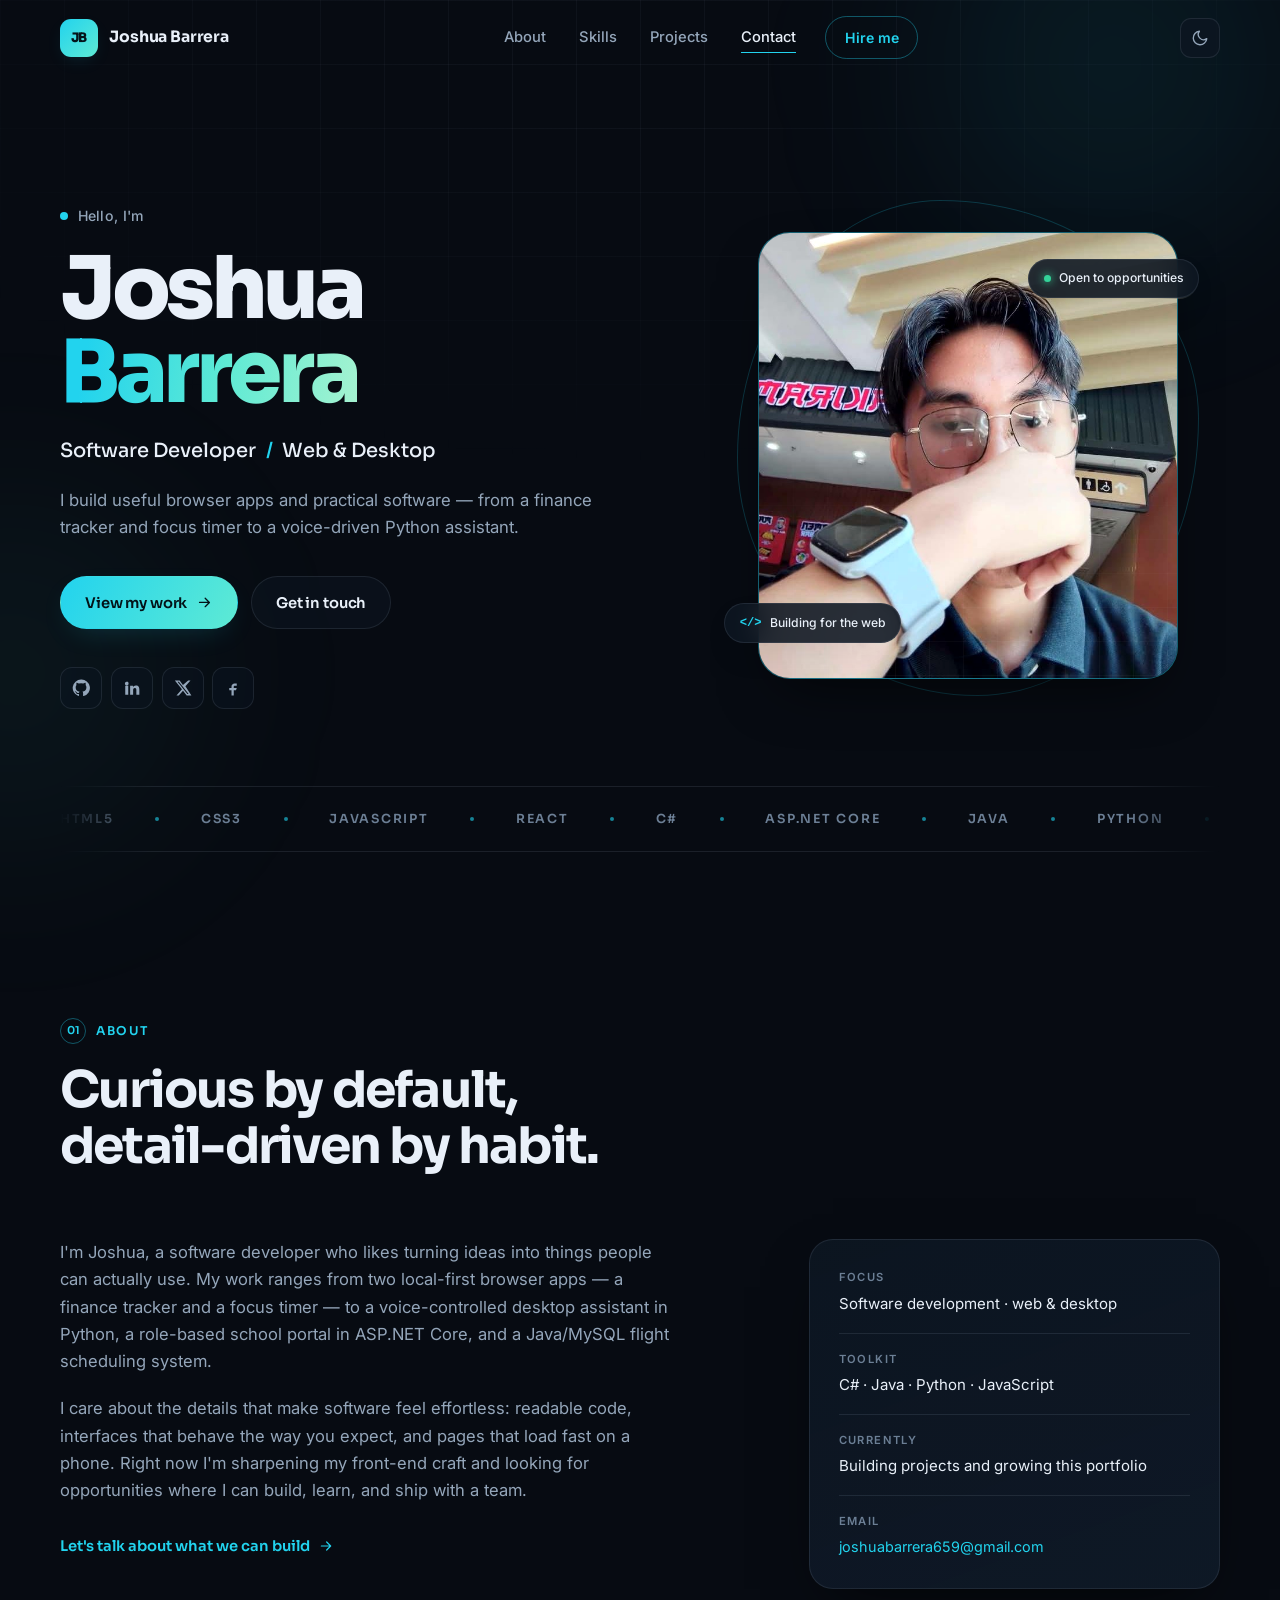
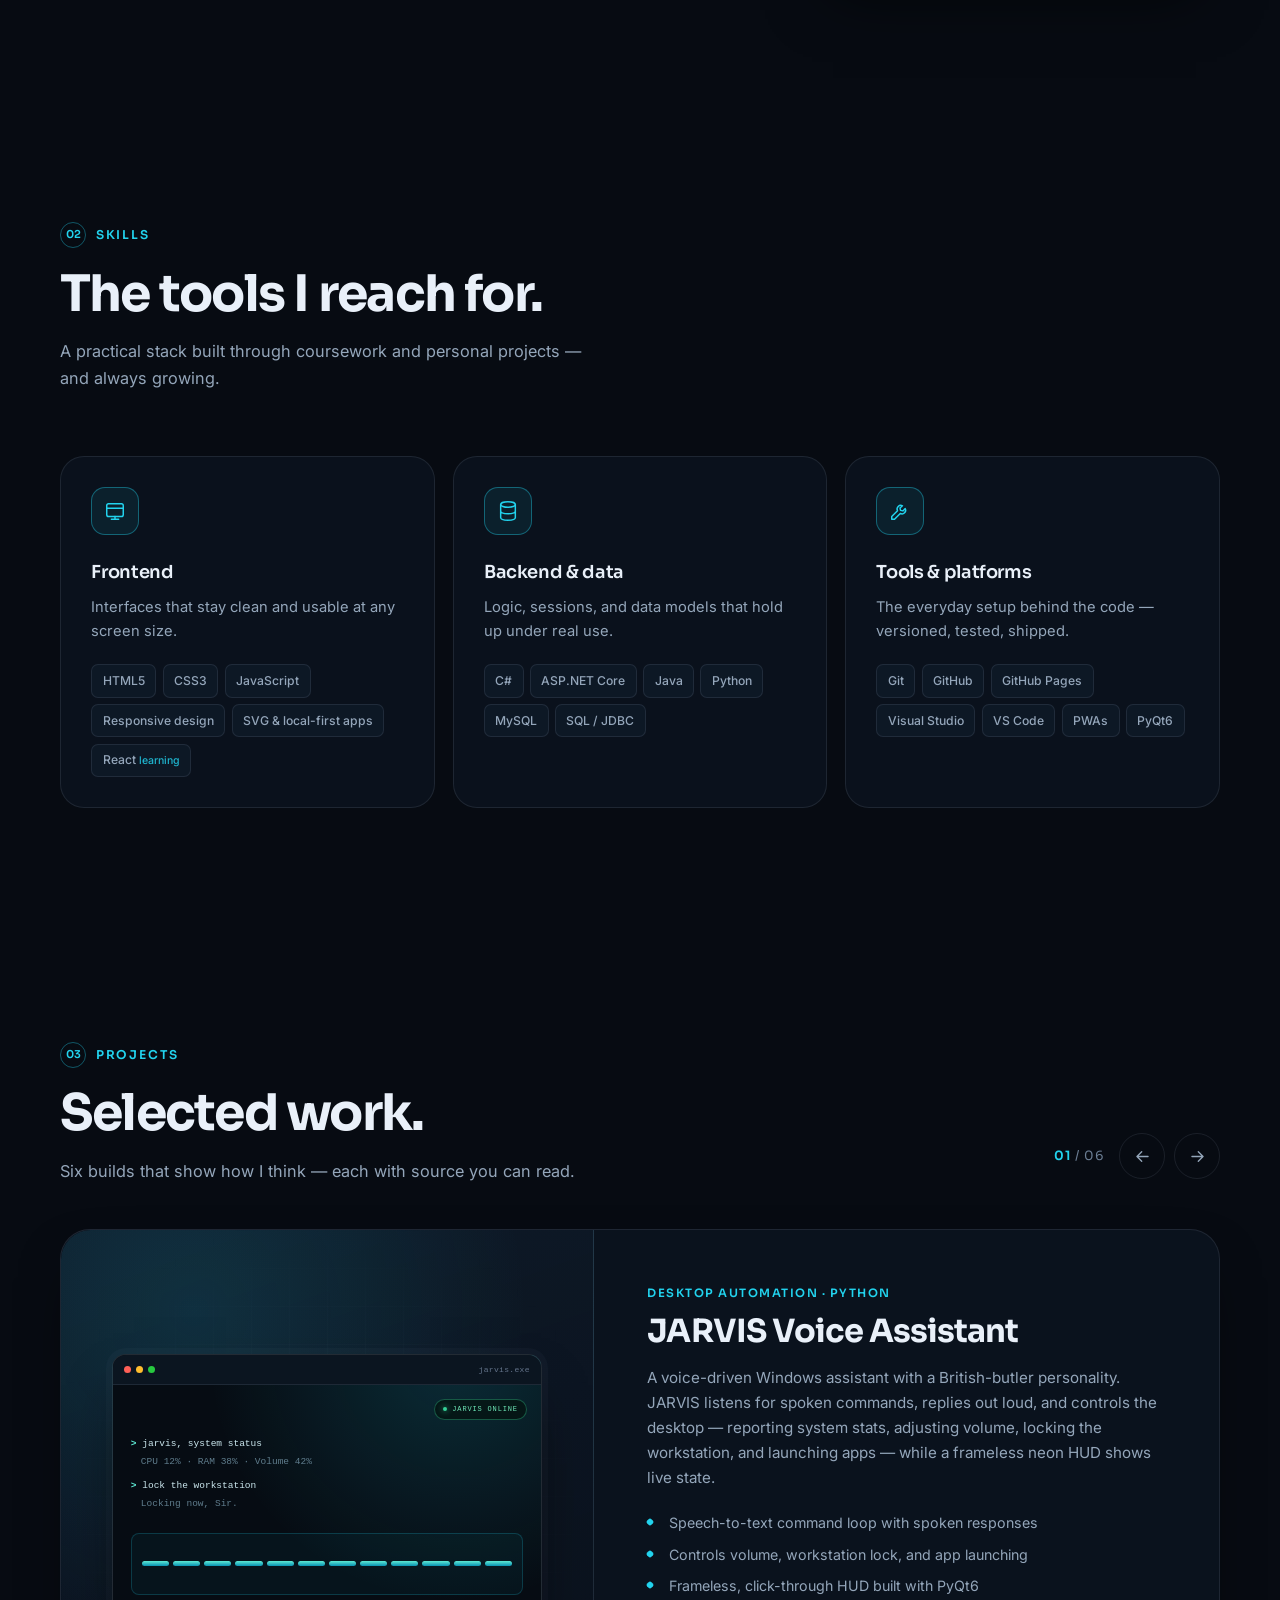
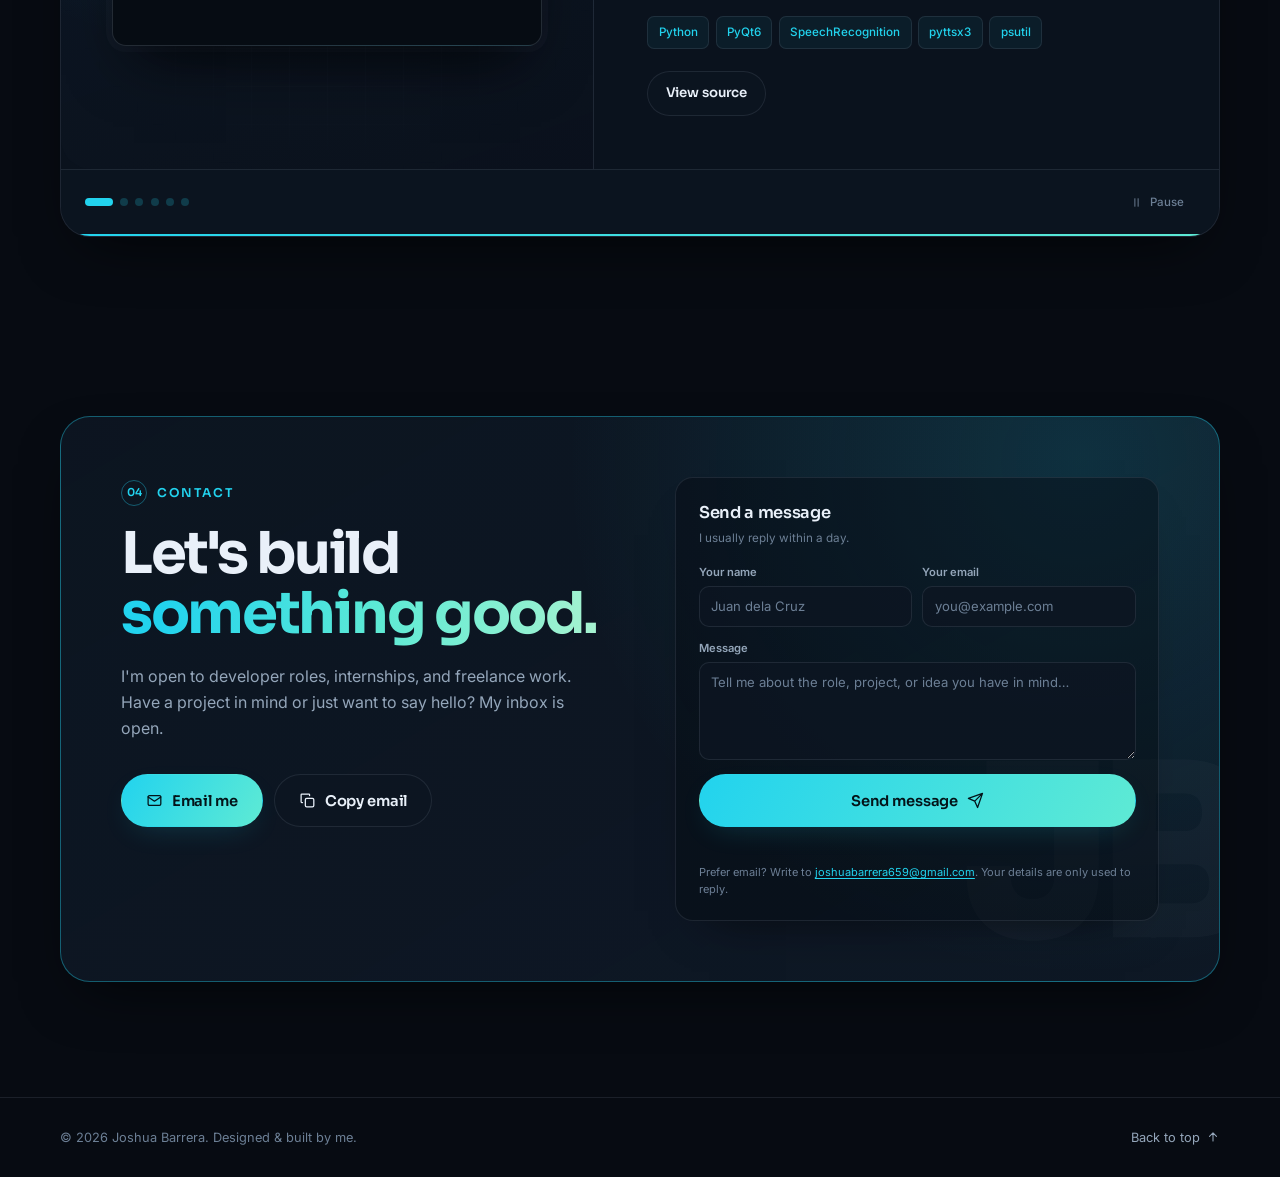
==== commit c0740421: "Add live apps, project sources, and contact form" ====
--- a/index.html
+++ b/index.html
@@ -4,7 +4,7 @@
   <meta charset="UTF-8" />
   <meta name="viewport" content="width=device-width, initial-scale=1.0" />
   <title>Joshua Barrera — Software Developer</title>
-  <meta name="description" content="Joshua Barrera is a software developer building clean, responsive web experiences and practical software with C#, Java, Python, and JavaScript." />
+  <meta name="description" content="Joshua Barrera is a software developer building live browser apps and practical desktop software with JavaScript, C#, Java, and Python." />
   <meta name="author" content="Joshua Barrera" />
   <meta name="theme-color" content="#070b12" />
   <link rel="canonical" href="https://sphinxss.github.io/" />
@@ -12,11 +12,11 @@
   <meta property="og:type" content="website" />
   <meta property="og:url" content="https://sphinxss.github.io/" />
   <meta property="og:title" content="Joshua Barrera — Software Developer" />
-  <meta property="og:description" content="Clean, responsive web experiences and practical software — from a voice-driven Python assistant to role-based web apps." />
+  <meta property="og:description" content="Live browser apps, role-based web software, and desktop tools — six projects with source code you can read." />
   <meta property="og:image" content="https://sphinxss.github.io/assets/og-image.png" />
   <meta name="twitter:card" content="summary_large_image" />
   <meta name="twitter:title" content="Joshua Barrera — Software Developer" />
-  <meta name="twitter:description" content="Clean, responsive web experiences and practical software." />
+  <meta name="twitter:description" content="Live browser apps, role-based web software, and desktop tools — six projects with source code." />
   <meta name="twitter:image" content="https://sphinxss.github.io/assets/og-image.png" />
 
   <link rel="icon" href="assets/favicon.svg" type="image/svg+xml" />
@@ -33,7 +33,7 @@
     "name": "Joshua Barrera",
     "jobTitle": "Software Developer",
     "url": "https://sphinxss.github.io/",
-    "image": "https://sphinxss.github.io/assets/joshua.png",
+    "image": "https://sphinxss.github.io/assets/joshua.jpg",
     "email": "mailto:joshuabarrera659@gmail.com",
     "sameAs": [
       "https://github.com/sphinxss",
@@ -86,8 +86,8 @@
           <h1 class="hero-title">Joshua <span class="gradient-text">Barrera</span></h1>
           <p class="hero-role">Software Developer <span class="slash">/</span> Web &amp; Desktop</p>
           <p class="hero-lead">
-            I build clean, responsive web experiences and practical software —
-            from a voice-driven Python assistant to role-based web apps.
+            I build useful browser apps and practical software — from a finance
+            tracker and focus timer to a voice-driven Python assistant.
           </p>
 
           <div class="hero-actions">
@@ -118,7 +118,7 @@
           <div class="portrait-card">
             <div class="portrait-ring" aria-hidden="true"></div>
             <div class="portrait-frame">
-              <img src="assets/joshua.png" alt="Portrait of Joshua Barrera" width="429" height="380" fetchpriority="high" decoding="async" />
+              <img src="assets/joshua.jpg" alt="Portrait of Joshua Barrera" width="720" height="780" fetchpriority="high" decoding="async" />
             </div>
             <div class="float-chip float-chip--top" aria-hidden="true">
               <span class="chip-dot"></span> Open to opportunities
@@ -152,9 +152,9 @@
           <div class="about-copy reveal">
             <p>
               I'm Joshua, a software developer who likes turning ideas into things people can
-              actually use. My work ranges from a voice-controlled desktop assistant in Python
-              to a role-based school portal in ASP.NET Core and a Java/MySQL flight scheduling
-              system.
+              actually use. My work ranges from two local-first browser apps — a finance tracker
+              and a focus timer — to a voice-controlled desktop assistant in Python, a role-based
+              school portal in ASP.NET Core, and a Java/MySQL flight scheduling system.
             </p>
             <p>
               I care about the details that make software feel effortless: readable code,
@@ -207,7 +207,7 @@
             <h3>Frontend</h3>
             <p>Interfaces that stay clean and usable at any screen size.</p>
             <ul class="tag-list">
-              <li>HTML5</li><li>CSS3</li><li>JavaScript</li><li>Responsive design</li><li>React <span class="tag-note">learning</span></li>
+              <li>HTML5</li><li>CSS3</li><li>JavaScript</li><li>Responsive design</li><li>SVG &amp; local-first apps</li><li>React <span class="tag-note">learning</span></li>
             </ul>
           </article>
 
@@ -229,7 +229,7 @@
             <h3>Tools &amp; platforms</h3>
             <p>The everyday setup behind the code — versioned, tested, shipped.</p>
             <ul class="tag-list">
-              <li>Git</li><li>GitHub</li><li>GitHub Pages</li><li>Visual Studio</li><li>VS Code</li><li>PyQt6</li>
+              <li>Git</li><li>GitHub</li><li>GitHub Pages</li><li>Visual Studio</li><li>VS Code</li><li>PWAs</li><li>PyQt6</li>
             </ul>
           </article>
         </div>
@@ -243,11 +243,11 @@
           <div class="section-head section-head--inline">
             <p class="section-kicker"><span>03</span> Projects</p>
             <h2 class="section-title">Selected work.</h2>
-            <p class="section-sub">Four builds that show how I think — and how I ship.</p>
+            <p class="section-sub">Six builds that show how I think — each with source you can read.</p>
           </div>
 
           <div class="carousel-controls">
-            <span class="carousel-count" aria-hidden="true"><strong id="slideCurrent">01</strong> / <span id="slideTotal">04</span></span>
+            <span class="carousel-count" aria-hidden="true"><strong id="slideCurrent">01</strong> / <span id="slideTotal">06</span></span>
             <button class="carousel-btn" id="prevBtn" type="button" aria-label="Previous project">
               <svg viewBox="0 0 24 24" aria-hidden="true"><path d="M19 12H5M11 18l-6-6 6-6"/></svg>
             </button>
@@ -262,7 +262,7 @@
             <div class="carousel-track" id="carouselTrack">
 
               <!-- 01 JARVIS -->
-              <div class="project-slide" role="group" aria-roledescription="slide" aria-label="1 of 4: JARVIS voice assistant">
+              <div class="project-slide" role="group" aria-roledescription="slide" aria-label="1 of 6: JARVIS voice assistant">
                 <div class="project-visual">
                   <div class="mock mock--jarvis" aria-hidden="true">
                     <div class="mock-topbar"><span></span><span></span><span></span><em>jarvis.exe</em></div>
@@ -293,12 +293,14 @@
                   <ul class="tag-list tag-list--dark">
                     <li>Python</li><li>PyQt6</li><li>SpeechRecognition</li><li>pyttsx3</li><li>psutil</li>
                   </ul>
-                  <p class="project-note">Personal project <span>·</span> Source available on request</p>
+                  <div class="project-links">
+                    <a class="btn btn--small btn--ghost" href="https://github.com/sphinxss/jarvis-voice-assistant" target="_blank" rel="noopener">View source</a>
+                  </div>
                 </div>
               </div>
 
               <!-- 02 Role-based portal -->
-              <div class="project-slide" role="group" aria-roledescription="slide" aria-label="2 of 4: Role-based access portal">
+              <div class="project-slide" role="group" aria-roledescription="slide" aria-label="2 of 6: Role-based access portal">
                 <div class="project-visual">
                   <div class="mock mock--portal" aria-hidden="true">
                     <div class="mock-topbar mock-topbar--light"><span></span><span></span><span></span><em>portal.local</em></div>
@@ -332,12 +334,14 @@
                   <ul class="tag-list tag-list--dark">
                     <li>C#</li><li>ASP.NET Core</li><li>Razor Pages</li><li>Session auth</li><li>HTML/CSS</li>
                   </ul>
-                  <p class="project-note">Academic project <span>·</span> Source available on request</p>
+                  <div class="project-links">
+                    <a class="btn btn--small btn--ghost" href="https://github.com/sphinxss/role-based-portal" target="_blank" rel="noopener">View source</a>
+                  </div>
                 </div>
               </div>
 
               <!-- 03 Flight management -->
-              <div class="project-slide" role="group" aria-roledescription="slide" aria-label="3 of 4: Flight management system">
+              <div class="project-slide" role="group" aria-roledescription="slide" aria-label="3 of 6: Flight management system">
                 <div class="project-visual">
                   <div class="mock mock--flight" aria-hidden="true">
                     <div class="mock-topbar mock-topbar--light"><span></span><span></span><span></span><em>Flight Schedule</em></div>
@@ -368,12 +372,113 @@
                   <ul class="tag-list tag-list--dark">
                     <li>Java</li><li>Swing</li><li>JDBC</li><li>MySQL</li><li>OOP</li>
                   </ul>
-                  <p class="project-note">Academic project <span>·</span> Source available on request</p>
-                </div>
-              </div>
-
-              <!-- 04 Portfolio -->
-              <div class="project-slide" role="group" aria-roledescription="slide" aria-label="4 of 4: Personal portfolio">
+                  <div class="project-links">
+                    <a class="btn btn--small btn--ghost" href="https://github.com/sphinxss/flight-management-system" target="_blank" rel="noopener">View source</a>
+                  </div>
+                </div>
+              </div>
+
+              <!-- 04 Spendly -->
+              <div class="project-slide" role="group" aria-roledescription="slide" aria-label="4 of 6: Spendly finance tracker">
+                <div class="project-visual">
+                  <div class="mock mock--spendly" aria-hidden="true">
+                    <div class="mock-topbar"><span></span><span></span><span></span><em>spendly</em></div>
+                    <div class="spendly-body">
+                      <div class="spendly-side">
+                        <span class="spendly-logo">S</span>
+                        <i class="is-on"></i><i></i><i></i>
+                      </div>
+                      <div class="spendly-main">
+                        <div class="spendly-head">
+                          <div><small>October</small><strong>Your money, clearly.</strong></div>
+                          <span class="spendly-add">+ Add</span>
+                        </div>
+                        <div class="spendly-stats">
+                          <div><span>Balance</span><b>₱24,362</b></div>
+                          <div><span>Income</span><b class="in">₱50,500</b></div>
+                          <div><span>Expenses</span><b class="out">₱26,138</b></div>
+                        </div>
+                        <div class="spendly-chart">
+                          <span style="--h: 42%"></span><span style="--h: 61%"></span><span style="--h: 48%"></span><span style="--h: 76%"></span><span style="--h: 55%"></span><span style="--h: 88%"></span>
+                        </div>
+                        <div class="spendly-row"><span class="dot"></span><div><b>Coffee with a friend</b><small>Food &amp; drinks</small></div><em>−₱180</em></div>
+                        <div class="spendly-row"><span class="dot dot--in"></span><div><b>Monthly salary</b><small>Salary</small></div><em class="in">+₱42,000</em></div>
+                      </div>
+                    </div>
+                  </div>
+                </div>
+                <div class="project-content">
+                  <p class="project-kicker">Web app · Vanilla JavaScript</p>
+                  <h3>Spendly Finance Tracker</h3>
+                  <p class="project-desc">
+                    A local-first expense tracker with a monthly dashboard, budgets, category
+                    insights, cash-flow charts, and CSV export. Add or edit transactions in a
+                    modal, switch currencies, and install it as an offline app — every record
+                    stays in your browser.
+                  </p>
+                  <ul class="feature-list">
+                    <li>Dashboard with budget progress and category donut</li>
+                    <li>Transaction CRUD, search, filters, and CSV export</li>
+                    <li>Installable PWA with offline storage and no backend</li>
+                  </ul>
+                  <ul class="tag-list tag-list--dark">
+                    <li>JavaScript</li><li>CSS</li><li>SVG charts</li><li>localStorage</li><li>PWA</li>
+                  </ul>
+                  <div class="project-links">
+                    <a class="btn btn--small btn--primary" href="https://sphinxss.github.io/spendly/" target="_blank" rel="noopener">Visit live app</a>
+                    <a class="btn btn--small btn--ghost" href="https://github.com/sphinxss/spendly" target="_blank" rel="noopener">View source</a>
+                  </div>
+                </div>
+              </div>
+
+              <!-- 05 FocusFlow -->
+              <div class="project-slide" role="group" aria-roledescription="slide" aria-label="5 of 6: FocusFlow timer and task list">
+                <div class="project-visual">
+                  <div class="mock mock--focus" aria-hidden="true">
+                    <div class="mock-topbar"><span></span><span></span><span></span><em>focusflow</em></div>
+                    <div class="focus-body">
+                      <div class="focus-timer-pane">
+                        <div class="focus-ring">
+                          <span>25:00</span>
+                          <small>FOCUS SESSION</small>
+                        </div>
+                        <div class="focus-controls"><i>↺</i><b>Start focus</b><i>⏭</i></div>
+                      </div>
+                      <div class="focus-task-pane">
+                        <p class="focus-label">Today's tasks</p>
+                        <div class="focus-task"><span class="check is-done">✓</span><div><b>Write case study</b><small>2 sessions</small></div></div>
+                        <div class="focus-task is-active"><span class="check"></span><div><b>Review pull request</b><small>Focusing now</small></div></div>
+                        <div class="focus-task"><span class="check"></span><div><b>Read 20 pages</b><small>0 sessions</small></div></div>
+                        <div class="focus-dots"><i class="on"></i><i class="on"></i><i></i><i></i></div>
+                      </div>
+                    </div>
+                  </div>
+                </div>
+                <div class="project-content">
+                  <p class="project-kicker">Web app · Vanilla JavaScript</p>
+                  <h3>FocusFlow Timer &amp; Tasks</h3>
+                  <p class="project-desc">
+                    A calm Pomodoro timer that keeps one task in view. Custom focus and break
+                    cycles, task-level session counts, daily streaks, keyboard shortcuts, sound,
+                    and notifications make it a tool you can actually use every day.
+                  </p>
+                  <ul class="feature-list">
+                    <li>Focus/break cycles with auto-start and custom lengths</li>
+                    <li>Task list linked to sessions, stats, and streaks</li>
+                    <li>Keyboard shortcuts plus an installable offline PWA</li>
+                  </ul>
+                  <ul class="tag-list tag-list--dark">
+                    <li>JavaScript</li><li>Web Audio</li><li>SVG</li><li>localStorage</li><li>PWA</li>
+                  </ul>
+                  <div class="project-links">
+                    <a class="btn btn--small btn--primary" href="https://sphinxss.github.io/focusflow/" target="_blank" rel="noopener">Visit live app</a>
+                    <a class="btn btn--small btn--ghost" href="https://github.com/sphinxss/focusflow" target="_blank" rel="noopener">View source</a>
+                  </div>
+                </div>
+              </div>
+
+              <!-- 06 Portfolio -->
+              <div class="project-slide" role="group" aria-roledescription="slide" aria-label="6 of 6: Personal portfolio">
                 <div class="project-visual">
                   <div class="mock mock--portfolio" aria-hidden="true">
                     <div class="mock-topbar"><span></span><span></span><span></span><em>sphinxss.github.io</em></div>
@@ -458,28 +563,54 @@
             </div>
           </div>
 
-          <div class="contact-links">
-            <a class="contact-link" href="https://github.com/sphinxss" target="_blank" rel="noopener">
-              <span class="contact-link-icon">
-                <svg viewBox="0 0 24 24" aria-hidden="true"><path d="M12 .8a11.2 11.2 0 0 0-3.5 21.8c.6.1.8-.2.8-.6v-2c-3.1.7-3.8-1.3-3.8-1.3-.5-1.3-1.3-1.7-1.3-1.7-1-.7.1-.7.1-.7 1.1.1 1.7 1.1 1.7 1.1 1 1.8 2.7 1.3 3.4 1 .1-.8.4-1.3.7-1.6-2.5-.3-5.2-1.3-5.2-5.7 0-1.3.4-2.3 1.1-3.1-.1-.3-.5-1.5.1-3.1 0 0 .9-.3 3.1 1.2a10.9 10.9 0 0 1 5.7 0C17 4.6 18 4.9 18 4.9c.6 1.6.2 2.8.1 3.1.7.8 1.1 1.8 1.1 3.1 0 4.4-2.7 5.4-5.2 5.7.4.4.8 1.1.8 2.2v3.2c0 .4.2.7.8.6A11.2 11.2 0 0 0 12 .8Z"/></svg>
-              </span>
-              <span class="contact-link-text"><strong>GitHub</strong><small>@sphinxss</small></span>
-              <svg class="icon contact-arrow" viewBox="0 0 24 24" aria-hidden="true"><path d="M7 17 17 7M8 7h9v9"/></svg>
-            </a>
-            <a class="contact-link" href="https://linkedin.com/in/joshua-barrera-277a09374" target="_blank" rel="noopener">
-              <span class="contact-link-icon">
-                <svg viewBox="0 0 24 24" aria-hidden="true"><path d="M4.98 3.5A2.5 2.5 0 1 1 5 8.5a2.5 2.5 0 0 1-.02-5ZM3 9h4v12H3V9Zm6.5 0h3.8v1.7h.1c.5-1 1.8-2 3.7-2 4 0 4.7 2.5 4.7 5.8V21h-4v-5.9c0-1.4 0-3.2-2-3.2s-2.3 1.5-2.3 3.1v6h-4V9Z"/></svg>
-              </span>
-              <span class="contact-link-text"><strong>LinkedIn</strong><small>Joshua Barrera</small></span>
-              <svg class="icon contact-arrow" viewBox="0 0 24 24" aria-hidden="true"><path d="M7 17 17 7M8 7h9v9"/></svg>
-            </a>
-            <a class="contact-link" href="https://x.com/1Joshiiii" target="_blank" rel="noopener">
-              <span class="contact-link-icon">
-                <svg viewBox="0 0 24 24" aria-hidden="true"><path d="M18.9 2H22l-6.8 7.8L23.2 22h-6.3l-4.9-6.4L6.4 22H3.3l7.3-8.3L1.1 2h6.4l4.4 5.9L18.9 2Zm-1.1 18.1h1.7L6.5 3.8H4.7l13.1 16.3Z"/></svg>
-              </span>
-              <span class="contact-link-text"><strong>X / Twitter</strong><small>@1Joshiiii</small></span>
-              <svg class="icon contact-arrow" viewBox="0 0 24 24" aria-hidden="true"><path d="M7 17 17 7M8 7h9v9"/></svg>
-            </a>
+          <div class="contact-form-wrap">
+            <form
+              class="contact-form"
+              id="contactForm"
+              action="https://formsubmit.co/joshuabarrera659@gmail.com"
+              method="POST"
+              data-endpoint="https://formsubmit.co/ajax/joshuabarrera659@gmail.com"
+            >
+              <input type="hidden" name="_subject" value="New message from sphinxss.github.io" />
+              <input type="hidden" name="_template" value="table" />
+              <input type="hidden" name="_captcha" value="false" />
+              <div class="form-honey" aria-hidden="true">
+                <label>Leave this field empty<input type="text" name="_honey" tabindex="-1" autocomplete="off" /></label>
+              </div>
+
+              <div class="contact-form-head">
+                <strong>Send a message</strong>
+                <span>I usually reply within a day.</span>
+              </div>
+
+              <div class="contact-form-row">
+                <label class="contact-field">
+                  <span>Your name</span>
+                  <input type="text" name="name" autocomplete="name" maxlength="80" placeholder="Juan dela Cruz" required />
+                </label>
+                <label class="contact-field">
+                  <span>Your email</span>
+                  <input type="email" name="email" autocomplete="email" maxlength="120" placeholder="you@example.com" required />
+                </label>
+              </div>
+
+              <label class="contact-field">
+                <span>Message</span>
+                <textarea name="message" rows="4" maxlength="3000" placeholder="Tell me about the role, project, or idea you have in mind…" required></textarea>
+              </label>
+
+              <button class="btn btn--primary contact-submit" id="contactSubmit" type="submit">
+                <span class="contact-submit-label">Send message</span>
+                <svg class="icon" viewBox="0 0 24 24" aria-hidden="true"><path d="M22 2 11 13M22 2l-7 20-4-9-9-4 20-7Z"/></svg>
+              </button>
+
+              <p class="contact-form-status" id="formStatus" role="status" aria-live="polite"></p>
+              <p class="contact-form-note">
+                Prefer email? Write to
+                <a href="mailto:joshuabarrera659@gmail.com">joshuabarrera659@gmail.com</a>.
+                Your details are only used to reply.
+              </p>
+            </form>
           </div>
         </div>
       </div>
--- a/styles.css
+++ b/styles.css
@@ -690,8 +690,8 @@
   width: 100%;
   height: 100%;
   object-fit: cover;
-  object-position: 50% 18%;
-  filter: saturate(1.02) contrast(1.03);
+  object-position: 50% 35%;
+  filter: saturate(1.04) contrast(1.03);
 }
 
 .float-chip {
@@ -1721,6 +1721,363 @@
   box-shadow: inset 0 0 26px rgba(34, 211, 238, 0.15);
 }
 
+/* Spendly mini dashboard */
+
+.mock--spendly { background: #080c14; }
+
+.spendly-body {
+  flex: 1;
+  display: grid;
+  grid-template-columns: 52px minmax(0, 1fr);
+  color: #e9f1f9;
+}
+
+.spendly-side {
+  display: flex;
+  flex-direction: column;
+  align-items: center;
+  gap: 10px;
+  padding: 12px 6px;
+  border-right: 1px solid rgba(148, 163, 184, 0.12);
+  background: #0b111b;
+}
+
+.spendly-logo {
+  display: grid;
+  place-items: center;
+  width: 20px;
+  height: 20px;
+  border-radius: 6px;
+  background: linear-gradient(135deg, #34d399, #22d3ee);
+  font-family: var(--font-display);
+  font-size: 8px;
+  font-weight: 800;
+  color: #03140e;
+}
+
+.spendly-side i {
+  width: 21px;
+  height: 5px;
+  border-radius: 3px;
+  background: #1a2533;
+}
+
+.spendly-side i.is-on { background: #34d399; }
+
+.spendly-main {
+  display: flex;
+  flex-direction: column;
+  gap: 7px;
+  padding: 11px 12px;
+  min-width: 0;
+}
+
+.spendly-head {
+  display: flex;
+  align-items: flex-start;
+  justify-content: space-between;
+  gap: 8px;
+}
+
+.spendly-head small {
+  display: block;
+  font-size: 5px;
+  letter-spacing: 0.13em;
+  text-transform: uppercase;
+  color: #34d399;
+}
+
+.spendly-head strong {
+  display: block;
+  margin-top: 1px;
+  font-family: var(--font-display);
+  font-size: 10.5px;
+  font-weight: 700;
+  letter-spacing: -0.03em;
+}
+
+.spendly-add {
+  padding: 3px 7px;
+  border-radius: 100px;
+  background: linear-gradient(120deg, #34d399, #22d3ee);
+  font-size: 5px;
+  font-weight: 700;
+  color: #03140e;
+  white-space: nowrap;
+}
+
+.spendly-stats {
+  display: grid;
+  grid-template-columns: repeat(3, minmax(0, 1fr));
+  gap: 5px;
+}
+
+.spendly-stats div {
+  padding: 5px;
+  border: 1px solid rgba(148, 163, 184, 0.12);
+  border-radius: 5px;
+  background: #0d1521;
+}
+
+.spendly-stats span {
+  display: block;
+  font-size: 4.6px;
+  color: #8ea2b7;
+}
+
+.spendly-stats b {
+  display: block;
+  margin-top: 1px;
+  font-family: var(--font-display);
+  font-size: 7.4px;
+  font-weight: 600;
+  letter-spacing: -0.02em;
+  white-space: nowrap;
+}
+
+.spendly-stats b.in,
+.spendly-row em.in { color: #34d399; }
+.spendly-stats b.out,
+.spendly-row em { color: #fb7185; }
+
+.spendly-chart {
+  display: flex;
+  align-items: flex-end;
+  gap: 5px;
+  height: 42px;
+  padding: 5px 7px;
+  border: 1px solid rgba(148, 163, 184, 0.1);
+  border-radius: 5px;
+  background: #0b111b;
+}
+
+.spendly-chart span {
+  flex: 1;
+  height: var(--h);
+  min-height: 3px;
+  border-radius: 2px 2px 0 0;
+  background: linear-gradient(to top, #0e7490, #22d3ee);
+  opacity: 0.85;
+}
+
+.spendly-row {
+  display: grid;
+  grid-template-columns: auto minmax(0, 1fr) auto;
+  align-items: center;
+  gap: 6px;
+  padding: 3px 2px;
+  border-bottom: 1px solid rgba(148, 163, 184, 0.08);
+}
+
+.spendly-row:last-child { border-bottom: 0; }
+
+.spendly-row .dot {
+  width: 13px;
+  height: 13px;
+  border-radius: 4px;
+  background: #fb7185;
+  opacity: 0.85;
+}
+
+.spendly-row .dot--in { background: #34d399; }
+
+.spendly-row b {
+  display: block;
+  overflow: hidden;
+  font-size: 6.3px;
+  font-weight: 500;
+  white-space: nowrap;
+  text-overflow: ellipsis;
+}
+
+.spendly-row small {
+  display: block;
+  font-size: 4.6px;
+  color: #64778c;
+}
+
+.spendly-row em {
+  font-style: normal;
+  font-size: 6.2px;
+  font-weight: 600;
+  white-space: nowrap;
+}
+
+/* FocusFlow mini timer */
+
+.mock--focus { background: #0b0a15; }
+
+.focus-body {
+  flex: 1;
+  display: grid;
+  grid-template-columns: minmax(0, 1fr) minmax(0, 1fr);
+  gap: 8px;
+  padding: 11px;
+  color: #f5f1ff;
+}
+
+.focus-timer-pane {
+  display: flex;
+  flex-direction: column;
+  align-items: center;
+  justify-content: center;
+  gap: 12px;
+  padding: 10px 6px;
+  border: 1px solid rgba(196, 181, 253, 0.12);
+  border-radius: 8px;
+  background: radial-gradient(circle at 50% 40%, rgba(255, 122, 89, 0.12), transparent 60%), #141122;
+}
+
+.focus-ring {
+  position: relative;
+  display: grid;
+  place-items: center;
+  width: 104px;
+  height: 104px;
+  border-radius: 50%;
+  background: conic-gradient(from -90deg, #ff7a59 0 78%, #241f3d 78% 100%);
+}
+
+.focus-ring::before {
+  content: "";
+  position: absolute;
+  inset: 7px;
+  border-radius: 50%;
+  background: #141122;
+}
+
+.focus-ring span {
+  position: relative;
+  z-index: 1;
+  font-family: var(--font-display);
+  font-size: 21px;
+  font-weight: 600;
+  letter-spacing: -0.05em;
+}
+
+.focus-ring small {
+  position: absolute;
+  z-index: 1;
+  bottom: 23px;
+  font-size: 4.2px;
+  font-weight: 600;
+  letter-spacing: 0.14em;
+  color: #ff7a59;
+}
+
+.focus-controls {
+  display: flex;
+  align-items: center;
+  gap: 5px;
+}
+
+.focus-controls i {
+  display: grid;
+  place-items: center;
+  width: 15px;
+  height: 15px;
+  border: 1px solid rgba(196, 181, 253, 0.18);
+  border-radius: 50%;
+  font-size: 5.5px;
+  font-style: normal;
+  color: #a79fc6;
+}
+
+.focus-controls b {
+  padding: 4px 8px;
+  border-radius: 100px;
+  background: linear-gradient(120deg, #ff7a59, #ffc857);
+  font-size: 5.2px;
+  font-weight: 700;
+  color: #1a0d08;
+  white-space: nowrap;
+}
+
+.focus-task-pane {
+  display: flex;
+  flex-direction: column;
+  gap: 5px;
+  padding: 9px 8px;
+  border: 1px solid rgba(196, 181, 253, 0.12);
+  border-radius: 8px;
+  background: #141122;
+  min-width: 0;
+}
+
+.focus-label {
+  margin-bottom: 2px;
+  font-size: 4.5px;
+  font-weight: 600;
+  letter-spacing: 0.12em;
+  text-transform: uppercase;
+  color: #a79fc6;
+}
+
+.focus-task {
+  display: flex;
+  align-items: center;
+  gap: 5px;
+  padding: 4px;
+  border: 1px solid transparent;
+  border-radius: 4px;
+}
+
+.focus-task.is-active {
+  border-color: rgba(255, 122, 89, 0.3);
+  background: rgba(255, 122, 89, 0.08);
+}
+
+.focus-task .check {
+  display: grid;
+  place-items: center;
+  width: 10px;
+  height: 10px;
+  flex: none;
+  border: 1px solid #756d93;
+  border-radius: 50%;
+  font-size: 5px;
+  color: transparent;
+}
+
+.focus-task .check.is-done {
+  border-color: #4ade80;
+  background: #4ade80;
+  color: #04140a;
+}
+
+.focus-task div { min-width: 0; }
+
+.focus-task b {
+  display: block;
+  overflow: hidden;
+  font-size: 5.7px;
+  font-weight: 500;
+  white-space: nowrap;
+  text-overflow: ellipsis;
+}
+
+.focus-task small {
+  display: block;
+  font-size: 4.3px;
+  color: #756d93;
+}
+
+.focus-dots {
+  display: flex;
+  gap: 3px;
+  margin-top: auto;
+  padding: 2px;
+}
+
+.focus-dots i {
+  width: 4px;
+  height: 4px;
+  border-radius: 50%;
+  background: #241f3d;
+}
+
+.focus-dots i.on { background: #ff7a59; }
+
 /* ---------- Contact ---------- */
 
 .section--contact {
@@ -1730,8 +2087,8 @@
 .contact-card {
   position: relative;
   display: grid;
-  grid-template-columns: minmax(0, 1.15fr) minmax(0, 0.85fr);
-  gap: clamp(2rem, 5vw, 4rem);
+  grid-template-columns: minmax(0, 1.02fr) minmax(0, 0.98fr);
+  gap: clamp(1.8rem, 4vw, 3.2rem);
   padding: clamp(2rem, 5vw, 3.75rem);
   border: 1px solid var(--border-strong);
   border-radius: var(--radius-xl);
@@ -1780,6 +2137,142 @@
 .btn--copy.is-copied {
   border-color: #34d399;
   color: #34d399;
+}
+
+/* Contact form */
+
+.contact-form-wrap {
+  position: relative;
+  z-index: 1;
+  align-self: center;
+  width: 100%;
+}
+
+.contact-form {
+  display: flex;
+  flex-direction: column;
+  gap: 0.75rem;
+  padding: clamp(1rem, 2vw, 1.4rem);
+  border: 1px solid var(--border);
+  border-radius: 18px;
+  background: color-mix(in srgb, var(--bg) 42%, transparent);
+  box-shadow: 0 24px 50px -34px rgba(0, 0, 0, 0.7);
+}
+
+.contact-form-head {
+  display: flex;
+  flex-direction: column;
+  gap: 0.1rem;
+  margin-bottom: 0.15rem;
+}
+
+.contact-form-head strong {
+  font-family: var(--font-display);
+  font-size: 1.02rem;
+  font-weight: 600;
+  letter-spacing: -0.02em;
+}
+
+.contact-form-head span {
+  font-size: 0.73rem;
+  color: var(--text-dim);
+}
+
+.contact-form-row {
+  display: grid;
+  grid-template-columns: repeat(2, minmax(0, 1fr));
+  gap: 0.6rem;
+}
+
+.contact-field {
+  display: flex;
+  flex-direction: column;
+  gap: 0.3rem;
+}
+
+.contact-field > span {
+  font-size: 0.7rem;
+  font-weight: 600;
+  color: var(--text-muted);
+}
+
+.contact-field input,
+.contact-field textarea {
+  width: 100%;
+  padding: 0.62rem 0.72rem;
+  border: 1px solid var(--border);
+  border-radius: 10px;
+  background: color-mix(in srgb, var(--surface) 80%, transparent);
+  color: var(--text);
+  font: inherit;
+  font-size: 0.82rem;
+  line-height: 1.45;
+  transition: border-color 0.2s ease, box-shadow 0.2s ease;
+}
+
+.contact-field textarea {
+  min-height: 96px;
+  resize: vertical;
+}
+
+.contact-field input::placeholder,
+.contact-field textarea::placeholder {
+  color: var(--text-dim);
+}
+
+.contact-field input:focus,
+.contact-field textarea:focus {
+  outline: none;
+  border-color: var(--accent);
+  box-shadow: 0 0 0 3px color-mix(in srgb, var(--accent) 14%, transparent);
+}
+
+.form-honey {
+  position: absolute;
+  left: -9999px;
+  width: 1px;
+  height: 1px;
+  overflow: hidden;
+}
+
+.contact-submit {
+  justify-content: center;
+  margin-top: 0.15rem;
+}
+
+.contact-submit.is-loading {
+  opacity: 0.72;
+  cursor: wait;
+}
+
+.contact-submit.is-loading svg {
+  animation: sendPulse 0.8s ease-in-out infinite alternate;
+}
+
+@keyframes sendPulse {
+  from { transform: translate(0, 0); opacity: 0.5; }
+  to { transform: translate(2px, -2px); opacity: 1; }
+}
+
+.contact-form-status {
+  min-height: 1.05em;
+  font-size: 0.74rem;
+  line-height: 1.4;
+}
+
+.contact-form-status.is-success { color: #34d399; }
+.contact-form-status.is-error { color: #fb7185; }
+
+.contact-form-note {
+  font-size: 0.69rem;
+  line-height: 1.5;
+  color: var(--text-dim);
+}
+
+.contact-form-note a {
+  color: var(--accent);
+  text-decoration: underline;
+  text-underline-offset: 2px;
 }
 
 .contact-links {
@@ -2005,6 +2498,10 @@
 
   .contact-links {
     max-width: 520px;
+  }
+
+  .contact-form-wrap {
+    max-width: 560px;
   }
 }
 
@@ -2181,6 +2678,10 @@
   .contact-actions .btn {
     flex: 1 1 100%;
   }
+
+  .contact-form-row {
+    grid-template-columns: 1fr;
+  }
 }
 
 /* ---------- Reduced motion ---------- */
